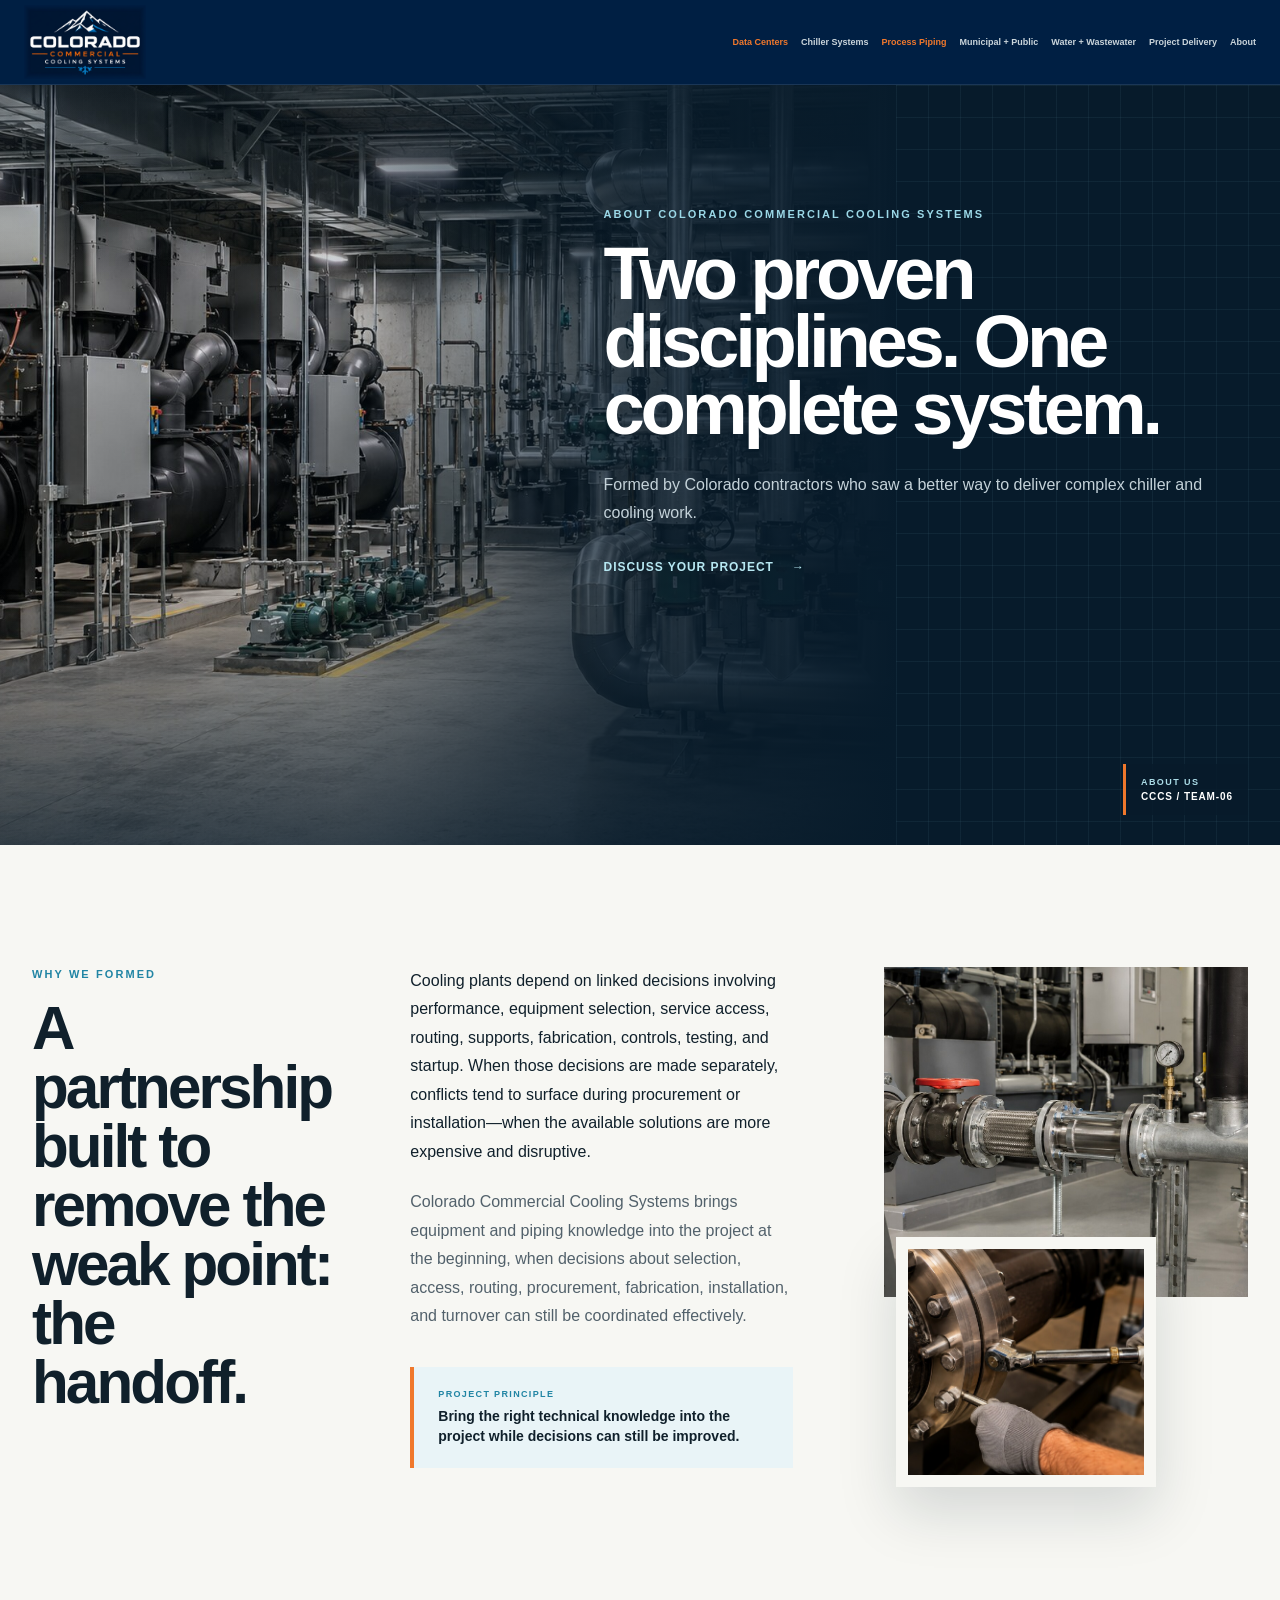
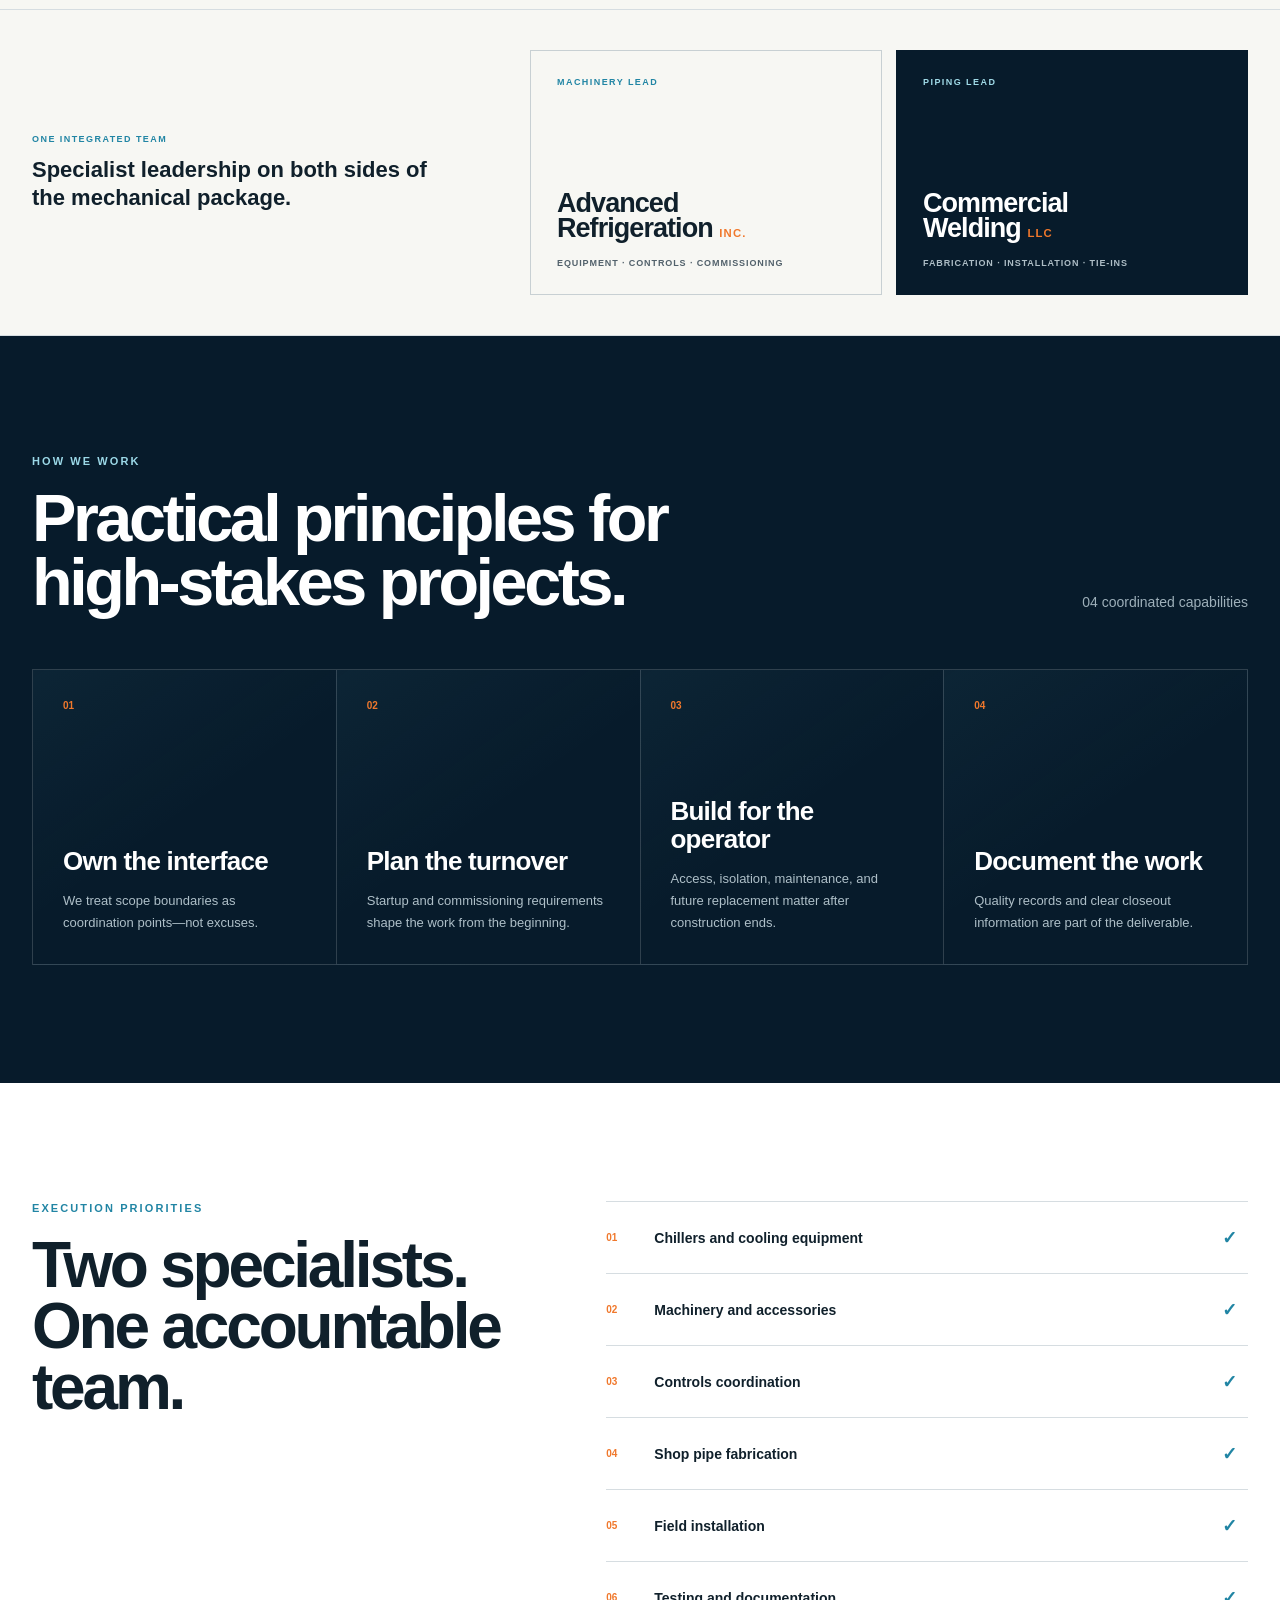
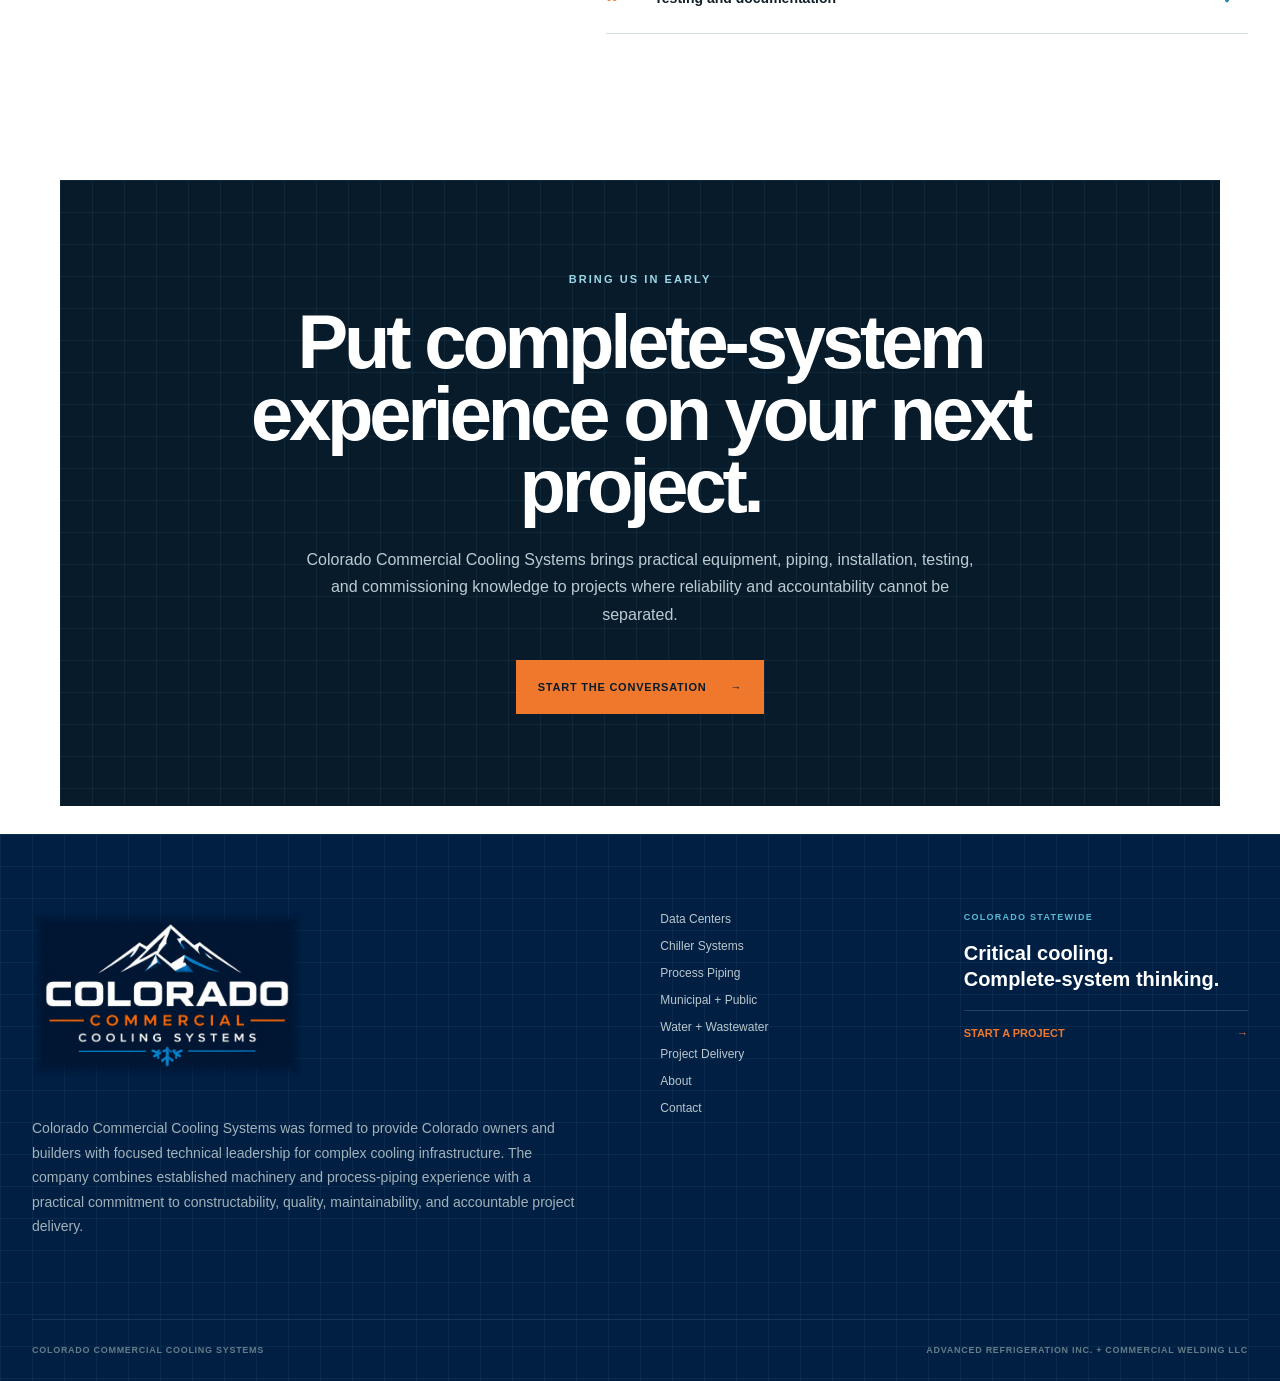
==== about.html @ 2baa3906 "cocommercialcooling.com" ====
<!doctype html>
<html lang="en">
<head>
  <meta charset="utf-8">
  <meta name="viewport" content="width=device-width, initial-scale=1">
  <title>About us | Colorado Commercial Cooling Systems</title>
  <meta name="description" content="Formed by Colorado contractors who saw a better way to deliver complex chiller and cooling work.">
  <link rel="stylesheet" href="css/styles.css">
  <script src="js/site.js" defer></script>
</head>
<body>
<div class="site-shell" data-page="about">
<header class="site-header">
  <div class="header-inner">
    <a href="index.html" class="brand brand-image-link" aria-label="Colorado Commercial Cooling Systems home">
      <img class="brand-logo" src="images/colorado-commercial-cooling-systems-logo.png" alt="Colorado Commercial Cooling Systems">
    </a>
    <nav class="desktop-nav" aria-label="Primary navigation">
      <a class="nav-accent" href="data-centers.html">Data Centers</a>
          <a href="chiller-systems.html">Chiller Systems</a>
          <a class="nav-accent" href="process-piping.html">Process Piping</a>
          <a href="municipal-public.html">Municipal + Public</a>
          <a href="water-wastewater.html">Water + Wastewater</a>
          <a href="project-delivery.html">Project Delivery</a>
          <a href="about.html">About</a>
    </nav>
    <a class="header-cta" href="contact.html">Discuss a project <span>↗</span></a>
    <details class="mobile-menu">
      <summary aria-label="Open navigation">Menu</summary>
      <nav class="mobile-nav" aria-label="Mobile navigation">
        <a class="nav-accent" href="data-centers.html">Data Centers</a>
          <a href="chiller-systems.html">Chiller Systems</a>
          <a class="nav-accent" href="process-piping.html">Process Piping</a>
          <a href="municipal-public.html">Municipal + Public</a>
          <a href="water-wastewater.html">Water + Wastewater</a>
          <a href="project-delivery.html">Project Delivery</a>
          <a href="about.html">About</a>
        <a href="contact.html">Discuss a project</a>
      </nav>
    </details>
  </div>
</header>
<main>
  <section class="interior-hero hero-partners page-about blueprint-grid">
    <div class="page-wrap hero-layout">
      <div class="hero-copy">
        <p class="eyebrow light">About Colorado Commercial Cooling Systems</p>
        <h1>Two proven disciplines. One complete system.</h1>
        <p class="hero-intro">Formed by Colorado contractors who saw a better way to deliver complex chiller and cooling work.</p>
        <a href="contact.html" class="text-arrow light-link">Discuss your project <span>→</span></a>
      </div>
      <figure class="photo-frame hero-image"><img src="images/about-01-integrated-disciplines.jpg" alt="Integrated chiller equipment and process piping disciplines"></figure>
      <div class="hero-code"><span>About us</span><strong>CCCS / TEAM-06</strong></div>
    </div>
  </section>

  <section class="statement-section statement-partners">
    <div class="page-wrap statement-grid">
      <div class="statement-heading"><p class="eyebrow">Why we formed</p><h2>A partnership built to remove the weak point: the handoff.</h2></div>
      <div class="statement-copy">
        <p>Cooling plants depend on linked decisions involving performance, equipment selection, service access, routing, supports, fabrication, controls, testing, and startup. When those decisions are made separately, conflicts tend to surface during procurement or installation—when the available solutions are more expensive and disruptive.</p>
        <p>Colorado Commercial Cooling Systems brings equipment and piping knowledge into the project at the beginning, when decisions about selection, access, routing, procurement, fabrication, installation, and turnover can still be coordinated effectively.</p>
        <aside><span>Project principle</span><strong>Bring the right technical knowledge into the project while decisions can still be improved.</strong></aside>
      </div>
      <div class="statement-photos">
        <figure class="photo-frame support-one"><img src="images/about-02-equipment-piping-connection.jpg" alt="Detailed equipment-to-piping connection"></figure>
        <figure class="photo-frame support-two"><img src="images/about-03-quality-detail.jpg" alt="Close-up quality detail of mechanical installation"></figure>
      </div>
    </div>
  </section>

  <section class="partner-lockups" aria-label="Partner companies">
  <div class="page-wrap partner-lockup-grid">
    <div class="partner-intro"><span>One integrated team</span><strong>Specialist leadership on both sides of the mechanical package.</strong></div>
    <article class="partner-brand advanced"><small>Machinery lead</small><h3>Advanced<br>Refrigeration <em>Inc.</em></h3><p>Equipment · controls · commissioning</p></article>
    <article class="partner-brand commercial"><small>Piping lead</small><h3>Commercial<br>Welding <em>LLC</em></h3><p>Fabrication · installation · tie-ins</p></article>
  </div>
</section>

  <section class="capabilities-section capabilities-partners">
    <div class="page-wrap">
      <div class="section-heading-row">
        <div><p class="eyebrow light">How we work</p><h2>Practical principles for high-stakes projects.</h2></div>
        <span>04 coordinated capabilities</span>
      </div>
      <div class="capability-grid"><article><span>01</span><h3>Own the interface</h3><p>We treat scope boundaries as coordination points—not excuses.</p></article>
        <article><span>02</span><h3>Plan the turnover</h3><p>Startup and commissioning requirements shape the work from the beginning.</p></article>
        <article><span>03</span><h3>Build for the operator</h3><p>Access, isolation, maintenance, and future replacement matter after construction ends.</p></article>
        <article><span>04</span><h3>Document the work</h3><p>Quality records and clear closeout information are part of the deliverable.</p></article></div>
    </div>
  </section>

  <section class="priorities-section">
    <div class="page-wrap priorities-grid">
      <div><p class="eyebrow">Execution priorities</p><h2>Two specialists. One accountable team.</h2></div>
      <div class="priority-list"><div><span>01</span><p>Chillers and cooling equipment</p><b aria-hidden="true">✓</b></div>
        <div><span>02</span><p>Machinery and accessories</p><b aria-hidden="true">✓</b></div>
        <div><span>03</span><p>Controls coordination</p><b aria-hidden="true">✓</b></div>
        <div><span>04</span><p>Shop pipe fabrication</p><b aria-hidden="true">✓</b></div>
        <div><span>05</span><p>Field installation</p><b aria-hidden="true">✓</b></div>
        <div><span>06</span><p>Testing and documentation</p><b aria-hidden="true">✓</b></div></div>
    </div>
  </section>

  
  

  <section class="project-cta"><div class="page-wrap cta-panel blueprint-grid"><p class="eyebrow light">Bring us in early</p><h2>Put complete-system experience on your next project.</h2><p>Colorado Commercial Cooling Systems brings practical equipment, piping, installation, testing, and commissioning knowledge to projects where reliability and accountability cannot be separated.</p><a href="contact.html">Start the conversation <span>→</span></a></div></section>
</main>
<footer class="site-footer blueprint-grid">
  <div class="footer-main page-wrap">
    <div>
      <a href="index.html" class="brand footer-brand brand-image-link" aria-label="Colorado Commercial Cooling Systems home">
        <img class="brand-logo" src="images/colorado-commercial-cooling-systems-logo.png" alt="Colorado Commercial Cooling Systems">
      </a>
      <p>Colorado Commercial Cooling Systems was formed to provide Colorado owners and builders with focused technical leadership for complex cooling infrastructure. The company combines established machinery and process-piping experience with a practical commitment to constructability, quality, maintainability, and accountable project delivery.</p>
    </div>
    <nav aria-label="Footer navigation">
      <a href="data-centers.html">Data Centers</a>
        <a href="chiller-systems.html">Chiller Systems</a>
        <a href="process-piping.html">Process Piping</a>
        <a href="municipal-public.html">Municipal + Public</a>
        <a href="water-wastewater.html">Water + Wastewater</a>
        <a href="project-delivery.html">Project Delivery</a>
        <a href="about.html">About</a>
        <a href="contact.html">Contact</a>
    </nav>
    <div class="footer-focus">
      <span>Colorado statewide</span>
      <strong>Critical cooling.<br>Complete-system thinking.</strong>
      <a href="contact.html">Start a project <span>→</span></a>
    </div>
  </div>
  <div class="footer-bottom page-wrap">
    <span>Colorado Commercial Cooling Systems</span>
    <span>Advanced Refrigeration Inc. + Commercial Welding LLC</span>
  </div>
</footer>
</div>
</body>
</html>
---- css/styles.css ----
/* Colorado Commercial Cooling Systems — static website styles */

.site-shell { width: 100%; overflow: clip; background: var(--paper); }
.site-shell *, .site-shell *::before, .site-shell *::after { box-sizing: border-box; }

:root {
  --navy: #071b2b;
  --navy-2: #0b263b;
  --navy-3: #11364e;
  --ink: #10202b;
  --slate: #52616b;
  --line: #d6dde1;
  --ice: #e9f4f7;
  --blue: #59b9d3;
  --blue-dark: #2185a4;
  --orange: #f0782c;
  --paper: #f7f7f3;
  --white: #fff;
}

* { box-sizing: border-box; }
html { scroll-behavior: smooth; }
body { margin: 0; background: var(--paper); color: var(--ink); font-family: Arial, "Helvetica Neue", sans-serif; -webkit-font-smoothing: antialiased; }
a { color: inherit; text-decoration: none; }
img { display: block; width: 100%; }
button, input, textarea, select { font: inherit; }
.page-wrap { width: min(1240px, calc(100% - 64px)); margin: 0 auto; }
.blueprint-grid { background-image: linear-gradient(rgba(121,190,209,.07) 1px, transparent 1px), linear-gradient(90deg, rgba(121,190,209,.07) 1px, transparent 1px); background-size: 32px 32px; }
.eyebrow { margin: 0 0 18px; color: var(--blue-dark); font-size: 11px; font-weight: 800; letter-spacing: .19em; line-height: 1.4; text-transform: uppercase; }
.eyebrow.light { color: #9bd8e7; }
.text-arrow { display: inline-flex; align-items: center; gap: 18px; color: var(--blue-dark); font-size: 12px; font-weight: 800; text-transform: uppercase; letter-spacing: .08em; }
.light-link { color: #b7e8f2; }

/* Header */
.site-header { position: sticky; top: 0; z-index: 100; color: #fff; background: #001f43; border-bottom: 1px solid rgba(255,255,255,.1); }
.header-inner { width: min(1400px, calc(100% - 48px)); height: 84px; margin: 0 auto; display: flex; align-items: center; gap: 28px; }
.brand { display: inline-flex; align-items: center; flex: 0 0 auto; }
.brand-image-link { overflow: hidden; }
.brand-logo { width: auto; height: 74px; object-fit: contain; }
.desktop-nav { margin-left: auto; display: flex; align-items: center; gap: 22px; }
.desktop-nav a { color: #cad5db; font-size: 11px; font-weight: 700; white-space: nowrap; transition: color .2s; }
.desktop-nav a:hover { color: #fff; }
.desktop-nav a.nav-accent, .mobile-nav a.nav-accent { color: var(--orange); }
.header-cta { min-height: 42px; padding: 0 16px; display: inline-flex; align-items: center; gap: 12px; color: var(--navy); background: var(--orange); font-size: 11px; font-weight: 800; white-space: nowrap; }
.menu-button { display: none; margin-left: auto; padding: 8px; color: #fff; background: none; border: 0; }
.mobile-nav { padding: 16px 24px 26px; display: grid; border-top: 1px solid rgba(255,255,255,.1); }
.mobile-nav a { padding: 13px 0; color: #dbe3e7; border-bottom: 1px solid rgba(255,255,255,.1); font-size: 14px; }

/* Home hero */
.home-hero { min-height: 780px; position: relative; overflow: hidden; color: #fff; background-color: var(--navy); }
.home-hero-photo { position: absolute; inset: 0 0 0 45%; overflow: hidden; }
.home-hero-photo img { width: 100%; height: 100%; object-fit: cover; object-position: 52% center; }
.home-hero-photo::after { content: ""; position: absolute; inset: 22px; border: 1px solid rgba(255,255,255,.25); }
.home-hero-overlay { position: absolute; inset: 0; background: linear-gradient(90deg, var(--navy) 0%, rgba(7,27,43,.98) 35%, rgba(7,27,43,.75) 59%, rgba(7,27,43,.18) 100%), linear-gradient(0deg, rgba(7,27,43,.72), transparent 42%); }
.home-hero-content { position: relative; z-index: 2; padding: 130px 0 155px; }
.home-hero-content h1 { max-width: 760px; margin: 0; font-size: clamp(64px, 8vw, 118px); font-weight: 600; line-height: .86; letter-spacing: -.065em; }
.home-hero-content h1 span { display: block; color: var(--blue); }
.home-hero-content > p:not(.eyebrow) { max-width: 570px; margin: 30px 0 34px; color: #c4d2d9; font-size: 18px; line-height: 1.7; }
.button-row { display: flex; flex-wrap: wrap; gap: 12px; }
.button { min-height: 54px; padding: 0 22px; display: inline-flex; align-items: center; justify-content: center; gap: 22px; border: 1px solid transparent; font-size: 12px; font-weight: 800; }
.button.orange { color: var(--navy); background: var(--orange); }
.button.ghost { border-color: rgba(255,255,255,.35); }
.hero-rail { position: absolute; right: 0; bottom: 0; left: 0; z-index: 3; display: grid; grid-template-columns: repeat(4, 1fr); border-top: 1px solid rgba(255,255,255,.16); border-left: 1px solid rgba(255,255,255,.16); }
.hero-rail div { min-height: 84px; padding: 0 22px; display: flex; align-items: center; gap: 14px; background: rgba(7,27,43,.5); border-right: 1px solid rgba(255,255,255,.16); backdrop-filter: blur(8px); }
.hero-rail strong { color: var(--orange); font-size: 11px; }
.hero-rail span { font-size: 11px; font-weight: 800; letter-spacing: .1em; text-transform: uppercase; }

/* Home intro */
.home-intro { padding: 124px 0; background: var(--paper); }
.home-intro-grid { display: grid; grid-template-columns: 1fr .72fr; gap: 36px 100px; align-items: start; }
.intro-title h2, .section-heading-row h2, .partner-message h2, .markets-heading h2 { margin: 0; font-size: clamp(42px, 5.2vw, 70px); font-weight: 600; line-height: .96; letter-spacing: -.052em; }
.intro-copy { padding-top: 18px; }
.intro-copy p { margin: 0 0 22px; color: var(--slate); font-size: 17px; line-height: 1.75; }
.intro-copy p:first-child { color: var(--ink); }
.intro-copy .text-arrow { margin-top: 10px; }
.intro-photo { grid-column: 1 / -1; height: 440px; margin: 38px 0 0; position: relative; overflow: hidden; }
.intro-photo img { height: 100%; object-fit: cover; object-position: center 56%; }
.intro-photo::after { content: ""; position: absolute; inset: 18px; border: 1px solid rgba(255,255,255,.55); }
.intro-photo figcaption { position: absolute; right: 34px; bottom: 30px; z-index: 2; padding: 18px 20px; display: grid; gap: 5px; color: #fff; background: rgba(7,27,43,.88); }
.intro-photo figcaption span { color: var(--blue); font-size: 9px; font-weight: 800; letter-spacing: .15em; text-transform: uppercase; }
.intro-photo figcaption strong { font-size: 12px; }

/* Home services */
.home-services { padding: 116px 0; background: #fff; border-top: 1px solid var(--line); }
.section-heading-row { margin-bottom: 54px; display: flex; align-items: end; justify-content: space-between; gap: 60px; }
.section-heading-row > div { max-width: 780px; }
.section-heading-row > p, .section-heading-row > span { max-width: 390px; margin: 0; color: #9eb0ba; font-size: 14px; line-height: 1.7; }
.section-heading-row.dark-text > p { color: var(--slate); }
.home-service-grid { display: grid; grid-template-columns: repeat(3, 1fr); border-top: 1px solid var(--line); border-left: 1px solid var(--line); }
.home-service-grid > a { min-height: 430px; padding: 34px; position: relative; display: flex; flex-direction: column; border-right: 1px solid var(--line); border-bottom: 1px solid var(--line); transition: background .25s, transform .25s; }
.home-service-grid > a:hover { z-index: 2; background: var(--ice); transform: translateY(-5px); }
.home-service-grid svg { color: var(--blue-dark); }
.service-number { position: absolute; top: 36px; right: 34px; color: #9aa7ad; font-size: 11px; font-weight: 800; }
.home-service-grid h3 { max-width: 290px; margin: 80px 0 18px; font-size: 30px; line-height: 1.02; letter-spacing: -.035em; }
.home-service-grid p { margin: 0; color: var(--slate); font-size: 14px; line-height: 1.7; }
.service-link { margin-top: auto; padding-top: 28px; display: flex; align-items: center; justify-content: space-between; color: var(--blue-dark); font-size: 11px; font-weight: 800; text-transform: uppercase; letter-spacing: .07em; }

/* Markets */
.markets-section { padding: 116px 0; color: #fff; background: var(--navy); }
.markets-heading { margin-bottom: 52px; display: grid; grid-template-columns: 1fr 1fr; }
.markets-heading h2 { max-width: 760px; grid-column: 1 / -1; color: #fff; }
.market-grid { display: grid; grid-template-columns: repeat(3, 1fr); gap: 18px; }
.market-card { min-height: 590px; padding: 36px; position: relative; overflow: hidden; display: flex; flex-direction: column; justify-content: flex-end; border: 1px solid rgba(255,255,255,.18); }
.market-card > img, .market-shade { position: absolute; inset: 0; height: 100%; object-fit: cover; transition: transform .5s; }
.market-card:hover > img { transform: scale(1.025); }
.market-shade { background: linear-gradient(0deg, rgba(4,19,31,.98), rgba(4,19,31,.08) 72%), linear-gradient(90deg, rgba(4,19,31,.5), transparent); }
.market-stat { position: absolute; top: 30px; right: 30px; z-index: 2; padding: 14px; display: flex; align-items: center; gap: 10px; border: 1px solid rgba(255,255,255,.35); background: rgba(7,27,43,.35); font-size: 11px; font-weight: 800; letter-spacing: .08em; backdrop-filter: blur(8px); }
.market-card > div:last-child { position: relative; z-index: 2; max-width: 500px; }
.market-card h3 { margin: 0 0 16px; font-size: clamp(38px, 4vw, 58px); line-height: .94; letter-spacing: -.05em; }
.market-card > div p:not(.eyebrow) { max-width: 440px; margin: 0 0 24px; color: #c7d2d8; font-size: 14px; line-height: 1.7; }
.market-card > div > span { display: flex; align-items: center; gap: 18px; color: #a3dce9; font-size: 11px; font-weight: 800; text-transform: uppercase; letter-spacing: .06em; }

/* Home partner brand treatment: matching surfaces, no white boxes */
.home-partners { padding: 118px 0; background: var(--paper); }
.home-partner-grid { display: grid; grid-template-columns: 1.05fr .72fr .72fr; gap: 18px; }
.partner-message { padding: 20px 50px 20px 0; align-self: center; }
.home-partner-card { min-height: 380px; padding: 32px; display: flex; flex-direction: column; border: 1px solid #bdc9ce; background: var(--paper); }
.home-partner-card.dark-card { color: #fff; border-color: var(--navy); background: var(--navy); }
.home-partner-card > span { display: flex; align-items: center; gap: 10px; color: var(--blue-dark); font-size: 10px; font-weight: 800; text-transform: uppercase; letter-spacing: .13em; }
.home-partner-card.dark-card > span { color: #9bd8e7; }
.home-partner-card h3 { margin: auto 0 22px; font-size: 34px; line-height: .96; letter-spacing: -.04em; }
.home-partner-card h3 em { color: var(--orange); font-size: .45em; font-style: normal; letter-spacing: .08em; text-transform: uppercase; }
.home-partner-card p { margin: 0; color: var(--slate); font-size: 10px; font-weight: 800; text-transform: uppercase; letter-spacing: .11em; }
.home-partner-card.dark-card p { color: #aebec6; }
.home-proof { background: var(--ice); border-top: 1px solid var(--line); border-bottom: 1px solid var(--line); }
.proof-grid { display: grid; grid-template-columns: .8fr .8fr 1.4fr; }
.proof-grid > * { min-height: 200px; padding: 36px; display: flex; align-items: center; border-right: 1px solid var(--line); }
.proof-grid div { gap: 22px; }
.proof-grid div strong { color: var(--orange); font-size: 72px; font-weight: 600; }
.proof-grid div span { font-size: 15px; font-weight: 700; line-height: 1.5; }
.proof-grid div small { color: var(--slate); font-size: 12px; font-weight: 400; }
.proof-grid > p { margin: 0; border-right: 0; font-size: 24px; line-height: 1.35; }

/* Interior heroes */
.interior-hero { position: relative; overflow: hidden; color: #fff; background-color: var(--navy); }
.hero-layout { min-height: 760px; padding-top: 0; padding-bottom: 0; position: relative; display: block; }
.hero-copy { width: min(53%, 650px); padding: 122px 0 108px; position: relative; z-index: 3; }
.hero-copy h1 { max-width: 650px; margin: 0; font-size: clamp(58px, 5.8vw, 88px); font-weight: 600; line-height: .91; letter-spacing: -.057em; }
.hero-intro { max-width: 620px; margin: 28px 0 30px; color: #c4d2d9; font-size: 16px; line-height: 1.75; }
.photo-frame { margin: 0; overflow: hidden; background: var(--navy-2); }
.photo-frame img { width: 100%; height: 100%; object-fit: cover; }
.hero-image { width: min(70vw, 1080px); height: 100%; margin: 0; position: absolute; inset: 0 calc((100vw - 100%) / -2) 0 auto; z-index: 1; border: 0; border-radius: 0; clip-path: none; box-shadow: none; }
.hero-image::after { content: ""; position: absolute; inset: 0; border: 0; background: linear-gradient(90deg, var(--navy) 0%, rgba(7,27,43,.98) 24%, rgba(7,27,43,.75) 54%, rgba(7,27,43,.18) 86%, rgba(7,27,43,.06) 100%), linear-gradient(180deg, rgba(7,27,43,.44) 0%, rgba(7,27,43,0) 26%, rgba(7,27,43,0) 66%, rgba(7,27,43,.72) 100%); }
.hero-code { position: absolute; right: 28px; bottom: 30px; z-index: 4; padding: 13px 15px; display: grid; gap: 4px; background: rgba(7,27,43,.88); border-left: 3px solid var(--orange); }
.hero-code span { color: #abdce7; font-size: 9px; font-weight: 800; text-transform: uppercase; letter-spacing: .16em; }
.hero-code strong { font-size: 10px; letter-spacing: .09em; }

/* Left-side hero photos */
.page-data-centers .hero-copy,
.page-process-piping .hero-copy,
.page-water-wastewater .hero-copy,
.page-about .hero-copy { margin-left: auto; }
.page-data-centers .hero-image,
.page-process-piping .hero-image,
.page-water-wastewater .hero-image,
.page-about .hero-image { inset: 0 auto 0 calc((100vw - 100%) / -2); }
.page-data-centers .hero-image::after,
.page-process-piping .hero-image::after,
.page-water-wastewater .hero-image::after,
.page-about .hero-image::after { background: linear-gradient(90deg, rgba(7,27,43,.06) 0%, rgba(7,27,43,.16) 38%, rgba(7,27,43,.78) 70%, var(--navy) 100%), linear-gradient(180deg, rgba(7,27,43,.42) 0%, rgba(7,27,43,0) 26%, rgba(7,27,43,0) 66%, rgba(7,27,43,.7) 100%); }
.page-data-centers .hero-code,
.page-process-piping .hero-code,
.page-water-wastewater .hero-code,
.page-about .hero-code { right: 0; left: auto; }

/* Right-side hero photos */
.page-chiller-systems .hero-copy,
.page-municipal-public .hero-copy,
.page-project-delivery .hero-copy,
.page-contact .hero-copy { margin-right: auto; }
.page-chiller-systems .hero-code,
.page-municipal-public .hero-code,
.page-project-delivery .hero-code,
.page-contact .hero-code { right: auto; left: 0; }

/* Interior statement + photo curation */
.statement-section { padding: 122px 0; overflow: hidden; background: var(--paper); }
.statement-grid { display: grid; grid-template-columns: 1fr 1fr .82fr; gap: 72px; align-items: start; }
.statement-heading h2 { margin: 0; font-size: clamp(40px, 4.7vw, 64px); font-weight: 600; line-height: .98; letter-spacing: -.048em; }
.statement-copy p { margin: 0 0 22px; color: var(--slate); font-size: 16px; line-height: 1.78; }
.statement-copy p:first-child { color: var(--ink); }
.statement-copy aside { margin-top: 36px; padding: 22px 24px; display: grid; gap: 7px; border-left: 4px solid var(--orange); background: var(--ice); }
.statement-copy aside span { color: var(--blue-dark); font-size: 9px; font-weight: 800; text-transform: uppercase; letter-spacing: .15em; }
.statement-copy aside strong { font-size: 14px; line-height: 1.45; }
.statement-photos { min-height: 520px; position: relative; }
.statement-photos .support-one { width: 95%; height: 330px; margin-left: 5%; }
.statement-photos .support-two { width: 68%; height: 250px; position: absolute; right: 24%; bottom: 0; border: 12px solid var(--paper); box-shadow: 0 25px 55px rgba(16,32,43,.15); }
.statement-offset .statement-grid { grid-template-columns: .82fr .9fr 1.28fr; }
.statement-offset .statement-photos .support-one { width: 120%; height: 400px; }
.statement-offset .statement-photos .support-two { width: 76%; right: 44%; }
.statement-panorama .statement-grid { grid-template-columns: .8fr .8fr 1.4fr; }
.statement-panorama .statement-photos { min-height: 600px; }
.statement-panorama .statement-photos .support-one { height: 520px; clip-path: polygon(0 0,100% 0,100% 88%,88% 100%,0 100%); }
.statement-panorama .statement-photos .support-two { width: 62%; right: auto; left: -30%; bottom: -15px; }
.statement-sequence .statement-photos .support-one { height: 280px; }
.statement-sequence .statement-photos .support-two { width: 88%; height: 300px; right: 30%; }
.statement-partners .statement-grid { grid-template-columns: .8fr 1fr 1fr; }
.statement-contact { background: var(--ice); }
.statement-contact .statement-photos .support-one { border-radius: 160px 160px 0 0; }

/* Capabilities */
.capabilities-section { padding: 118px 0; color: #fff; background: var(--navy); }
.capabilities-section .section-heading-row h2 { color: #fff; }
.capability-grid { display: grid; grid-template-columns: repeat(3, 1fr); border-top: 1px solid rgba(255,255,255,.16); border-left: 1px solid rgba(255,255,255,.16); }
.capability-grid article { min-height: 295px; padding: 30px; position: relative; display: flex; flex-direction: column; border-right: 1px solid rgba(255,255,255,.16); border-bottom: 1px solid rgba(255,255,255,.16); background: linear-gradient(145deg, rgba(89,185,211,.06), transparent 50%); transition: background .2s; }
.capability-grid article:hover { background: rgba(89,185,211,.1); }
.capability-grid article > span { color: var(--orange); font-size: 10px; font-weight: 800; }
.capability-grid h3 { margin: auto 0 15px; font-size: 26px; line-height: 1.05; letter-spacing: -.03em; }
.capability-grid p { margin: 0; color: #aebfc8; font-size: 13px; line-height: 1.7; }
.capabilities-sequence .capability-grid { grid-template-columns: repeat(6, 1fr); }
.capabilities-sequence .capability-grid article { min-height: 350px; padding: 24px; }
.capabilities-sequence .capability-grid article:not(:last-child)::after { content: "→"; position: absolute; top: 26px; right: -9px; z-index: 2; color: var(--blue); }
.capabilities-sequence .capability-grid h3 { font-size: 22px; }
.capabilities-partners .capability-grid, .capabilities-contact .capability-grid { grid-template-columns: repeat(4, 1fr); }

/* Priorities */
.priorities-section { padding: 118px 0; background: #fff; }
.priorities-grid { display: grid; grid-template-columns: .85fr 1.15fr; gap: 100px; }
.priorities-grid h2 { max-width: 560px; margin: 0; font-size: clamp(42px, 5vw, 68px); line-height: .96; letter-spacing: -.05em; }
.priority-list { border-top: 1px solid var(--line); }
.priority-list > div { min-height: 72px; display: grid; grid-template-columns: 48px 1fr 26px; align-items: center; border-bottom: 1px solid var(--line); }
.priority-list span { color: var(--orange); font-size: 10px; font-weight: 800; }
.priority-list p { margin: 0; font-size: 14px; font-weight: 700; }
.priority-list svg { color: var(--blue-dark); }

/* Partner lockups */
.partner-lockups { padding: 40px 0; background: var(--paper); border-top: 1px solid var(--line); border-bottom: 1px solid var(--line); }
.partner-lockup-grid { display: grid; grid-template-columns: 1.1fr .8fr .8fr; gap: 14px; }
.partner-intro { padding: 30px 60px 30px 0; display: grid; align-content: center; gap: 12px; }
.partner-intro span, .partner-brand small { color: var(--blue-dark); font-size: 9px; font-weight: 800; letter-spacing: .16em; text-transform: uppercase; }
.partner-intro strong { max-width: 430px; font-size: 22px; line-height: 1.25; }
.partner-brand { min-height: 245px; padding: 26px; display: flex; flex-direction: column; border: 1px solid #c8d0d3; background: var(--paper); }
.partner-brand.commercial { color: #fff; border-color: var(--navy); background: var(--navy); }
.partner-brand.commercial small { color: #a0dbe8; }
.partner-brand h3 { margin: auto 0 16px; font-size: 27px; line-height: .95; letter-spacing: -.035em; }
.partner-brand h3 em { color: var(--orange); font-size: .42em; font-style: normal; text-transform: uppercase; letter-spacing: .1em; }
.partner-brand p { margin: 0; color: var(--slate); font-size: 9px; font-weight: 800; text-transform: uppercase; letter-spacing: .1em; }
.partner-brand.commercial p { color: #aebec6; }

/* Contact */
.inquiry-section { padding: 118px 0; background: var(--ice); }
.inquiry-grid { display: grid; grid-template-columns: .72fr 1.28fr; gap: 90px; }
.inquiry-lead h2 { margin: 0; font-size: clamp(42px, 5vw, 68px); line-height: .96; letter-spacing: -.05em; }
.inquiry-lead > p:not(.eyebrow) { margin: 28px 0; color: var(--slate); font-size: 15px; line-height: 1.75; }
.service-chip { margin-top: 40px; padding: 20px; display: flex; align-items: center; gap: 14px; color: #fff; background: var(--navy); }
.service-chip span { display: grid; gap: 4px; font-size: 13px; }
.service-chip strong { color: var(--blue); font-size: 9px; text-transform: uppercase; letter-spacing: .14em; }
.preview-form { padding: 42px; background: var(--paper); border: 1px solid #cbd8dc; box-shadow: 0 22px 60px rgba(16,32,43,.08); }
.field-row { display: grid; grid-template-columns: 1fr 1fr; gap: 18px; }
.preview-form label { margin-bottom: 18px; display: grid; gap: 8px; color: var(--ink); font-size: 10px; font-weight: 800; text-transform: uppercase; letter-spacing: .11em; }
.preview-form input, .preview-form select, .preview-form textarea { width: 100%; padding: 14px; color: var(--ink); background: transparent; border: 1px solid #bdcbd0; border-radius: 0; outline: none; font-size: 14px; text-transform: none; letter-spacing: normal; }
.preview-form input:focus, .preview-form select:focus, .preview-form textarea:focus { border-color: var(--blue-dark); box-shadow: 0 0 0 2px rgba(33,133,164,.12); }
.form-actions { margin-top: 8px; display: flex; align-items: center; justify-content: space-between; gap: 20px; }
.form-actions button { min-height: 52px; padding: 0 20px; display: flex; align-items: center; gap: 30px; color: var(--navy); background: var(--orange); border: 0; font-size: 11px; font-weight: 800; text-transform: uppercase; letter-spacing: .07em; }
.upload-note { display: flex; align-items: center; gap: 8px; color: var(--slate); font-size: 11px; }

/* CTA + Footer */
.project-cta { padding: 28px; background: #fff; }
.cta-panel { padding: 92px 40px; display: flex; flex-direction: column; align-items: center; text-align: center; color: #fff; background-color: var(--navy); }
.cta-panel h2 { max-width: 900px; margin: 0; font-size: clamp(44px, 6vw, 76px); font-weight: 600; line-height: .95; letter-spacing: -.055em; }
.cta-panel > p:not(.eyebrow) { max-width: 680px; margin: 24px 0 32px; color: #bdcbd2; font-size: 16px; line-height: 1.7; }
.cta-panel > a { min-height: 54px; padding: 0 22px; display: inline-flex; align-items: center; gap: 24px; color: var(--navy); background: var(--orange); font-size: 11px; font-weight: 800; text-transform: uppercase; letter-spacing: .07em; }
.site-footer { color: #fff; background-color: #001f43; }
.footer-main { padding: 78px 0 66px; display: grid; grid-template-columns: 1.35fr .55fr .7fr; gap: 80px; }
.footer-brand { margin-bottom: 26px; }
.footer-brand .brand-logo { width: 270px; height: auto; }
.footer-main > div:first-child > p { max-width: 560px; color: #a2b2ba; font-size: 14px; line-height: 1.75; }
.footer-main nav { display: grid; align-content: start; gap: 13px; }
.footer-main nav a { color: #bac7cd; font-size: 12px; }
.footer-focus { display: grid; align-content: start; gap: 18px; }
.footer-focus > span { color: var(--blue); font-size: 9px; font-weight: 800; letter-spacing: .14em; text-transform: uppercase; }
.footer-focus strong { font-size: 20px; line-height: 1.3; }
.footer-focus a { display: flex; align-items: center; justify-content: space-between; padding-top: 16px; color: var(--orange); border-top: 1px solid rgba(255,255,255,.15); font-size: 11px; font-weight: 800; text-transform: uppercase; }
.footer-bottom { min-height: 62px; display: flex; align-items: center; justify-content: space-between; color: #657c88; border-top: 1px solid rgba(255,255,255,.1); font-size: 9px; font-weight: 700; letter-spacing: .08em; text-transform: uppercase; }

/* Responsive */
@media (max-width: 1180px) {
  .desktop-nav { gap: 14px; }
  .desktop-nav a { font-size: 10px; }
  .header-cta { display: none; }
  .home-partner-grid { grid-template-columns: 1fr 1fr; }
  .partner-message { grid-column: 1 / -1; }
  .statement-grid { grid-template-columns: 1fr 1fr; }
  .statement-photos { grid-column: 1 / -1; display: grid; grid-template-columns: 1fr 1fr; min-height: auto; gap: 18px; }
  .statement-photos .support-one, .statement-photos .support-two, .statement-offset .statement-photos .support-one, .statement-offset .statement-photos .support-two, .statement-panorama .statement-photos .support-one, .statement-panorama .statement-photos .support-two, .statement-sequence .statement-photos .support-one, .statement-sequence .statement-photos .support-two { width: 100%; height: 360px; margin: 0; position: static; border: 0; clip-path: none; }
  .capabilities-sequence .capability-grid { grid-template-columns: repeat(3, 1fr); }
  .partner-lockup-grid { grid-template-columns: 1fr 1fr; }
  .partner-intro { grid-column: 1 / -1; }
}

@media (max-width: 1280px) and (min-width: 901px) {
  .desktop-nav { gap: 13px; }
  .desktop-nav a { font-size: 9px; }
  .header-cta { display: none; }
}

@media (max-width: 900px) {
  .page-wrap { width: min(100% - 40px, 1240px); }
  .desktop-nav { display: none; }
  .menu-button { display: inline-flex; }
  .home-hero { min-height: 800px; }
  .home-hero-photo { inset: 38% 0 0 0; }
  .home-hero-overlay { background: linear-gradient(180deg, var(--navy) 0%, rgba(7,27,43,.97) 44%, rgba(7,27,43,.46) 72%, rgba(7,27,43,.8) 100%); }
  .home-hero-content { padding-top: 100px; }
  .home-intro-grid, .section-heading-row, .priorities-grid, .inquiry-grid { grid-template-columns: 1fr; gap: 42px; }
  .home-service-grid, .capability-grid, .capabilities-sequence .capability-grid, .capabilities-partners .capability-grid, .capabilities-contact .capability-grid { grid-template-columns: 1fr 1fr; }
  .market-grid { grid-template-columns: 1fr; }
  .market-card { min-height: 540px; }
  .proof-grid { grid-template-columns: 1fr 1fr; }
  .proof-grid > p { grid-column: 1 / -1; }
  .hero-layout { min-height: auto; padding-top: 76px; padding-bottom: 0; display: grid; grid-template-columns: 1fr; }
  .hero-copy,
  .page-data-centers .hero-copy,
  .page-process-piping .hero-copy,
  .page-water-wastewater .hero-copy,
  .page-about .hero-copy,
  .page-chiller-systems .hero-copy,
  .page-municipal-public .hero-copy,
  .page-project-delivery .hero-copy,
  .page-contact .hero-copy { width: 100%; max-width: none; margin: 0; padding: 0 0 34px; }
  .hero-image,
  .page-data-centers .hero-image,
  .page-process-piping .hero-image,
  .page-water-wastewater .hero-image,
  .page-about .hero-image { width: 100%; height: 440px; margin: 0; position: relative; inset: auto; clip-path: none; border-radius: 0; }
  .interior-hero .hero-image::after,
  .page-data-centers .hero-image::after,
  .page-process-piping .hero-image::after,
  .page-water-wastewater .hero-image::after,
  .page-about .hero-image::after { background: linear-gradient(180deg, var(--navy) 0%, rgba(7,27,43,.18) 26%, rgba(7,27,43,.05) 68%, rgba(7,27,43,.42) 100%); }
  .hero-code,
  .page-data-centers .hero-code,
  .page-process-piping .hero-code,
  .page-water-wastewater .hero-code,
  .page-about .hero-code,
  .page-chiller-systems .hero-code,
  .page-municipal-public .hero-code,
  .page-project-delivery .hero-code,
  .page-contact .hero-code { right: 20px; bottom: 16px; left: auto; }
  .statement-grid, .statement-offset .statement-grid, .statement-panorama .statement-grid, .statement-partners .statement-grid { grid-template-columns: 1fr 1fr; }
  .statement-photos { grid-column: 1 / -1; }
  .footer-main { grid-template-columns: 1fr 1fr; }
  .footer-main > div:first-child { grid-column: 1 / -1; }
}

@media (max-width: 640px) {
  .page-wrap { width: min(100% - 30px, 1240px); }
  .header-inner { width: calc(100% - 30px); height: 72px; }
  .brand-logo { height: 62px; }
  .home-hero { min-height: 740px; }
  .home-hero-content { padding-top: 78px; }
  .home-hero-content h1 { font-size: clamp(54px, 17vw, 82px); }
  .home-hero-content > p:not(.eyebrow) { font-size: 15px; }
  .button { width: 100%; }
  .hero-rail { grid-template-columns: 1fr 1fr; }
  .hero-rail div { min-height: 64px; }
  .home-intro, .home-services, .markets-section, .home-partners, .statement-section, .capabilities-section, .priorities-section, .inquiry-section { padding: 78px 0; }
  .home-intro-grid { gap: 34px; }
  .intro-photo { height: 330px; margin-top: 10px; }
  .home-service-grid, .home-partner-grid, .proof-grid, .capability-grid, .capabilities-sequence .capability-grid, .capabilities-partners .capability-grid, .capabilities-contact .capability-grid, .partner-lockup-grid { grid-template-columns: 1fr; }
  .home-service-grid > a { min-height: 340px; }
  .market-card { min-height: 500px; padding: 24px; }
  .market-stat { top: 20px; right: 20px; }
  .partner-message, .proof-grid > p, .footer-main > div:first-child { grid-column: auto; }
  .proof-grid > * { min-height: 150px; }
  .hero-layout { padding-top: 62px; padding-bottom: 0; gap: 34px; }
  .hero-copy h1 { font-size: clamp(50px, 15vw, 76px); }
  .hero-image,
  .page-data-centers .hero-image,
  .page-process-piping .hero-image,
  .page-water-wastewater .hero-image,
  .page-about .hero-image { height: 350px; border-width: 1px; }
  .hero-code { right: 20px; bottom: 16px; }
  .statement-grid, .statement-offset .statement-grid, .statement-panorama .statement-grid, .statement-partners .statement-grid { grid-template-columns: 1fr; gap: 44px; }
  .statement-photos { grid-template-columns: 1fr; }
  .statement-photos .support-one, .statement-photos .support-two, .statement-offset .statement-photos .support-one, .statement-offset .statement-photos .support-two, .statement-panorama .statement-photos .support-one, .statement-panorama .statement-photos .support-two, .statement-sequence .statement-photos .support-one, .statement-sequence .statement-photos .support-two { height: 290px; }
  .capability-grid article { min-height: 250px; }
  .priorities-grid { gap: 50px; }
  .partner-intro { padding-right: 0; }
  .partner-brand { min-height: 220px; }
  .field-row { grid-template-columns: 1fr; gap: 0; }
  .preview-form { padding: 24px; }
  .form-actions { align-items: flex-start; flex-direction: column; }
  .project-cta { padding: 10px; }
  .cta-panel { padding: 70px 22px; }
  .footer-main { padding: 64px 0; grid-template-columns: 1fr; gap: 42px; }
  .footer-bottom { padding: 18px 0; align-items: flex-start; flex-direction: column; gap: 8px; }
}

@media (prefers-reduced-motion: reduce) {
  html { scroll-behavior: auto; }
  *, *::before, *::after { transition: none !important; }
}


/* Responsive navigation */
.mobile-menu { display: none; margin-left: auto; position: relative; }
.mobile-menu summary { padding: 9px 0 9px 14px; color: #fff; cursor: pointer; font-size: 11px; font-weight: 800; letter-spacing: .08em; list-style: none; text-transform: uppercase; }
.mobile-menu summary::-webkit-details-marker { display: none; }
.mobile-menu[open] .mobile-nav { width: 100vw; position: fixed; top: 84px; right: 0; left: 0; background: #001f43; }
.service-icon { display: block; color: var(--blue-dark); font-size: 28px; font-style: normal; }
.priority-list b { color: var(--blue-dark); font-size: 18px; }

@media (max-width: 900px) {
  .mobile-menu { display: block; }
  .mobile-menu[open] .mobile-nav { display: grid; }
}
@media (max-width: 640px) {
  .mobile-menu[open] .mobile-nav { top: 72px; }
}


/* Netlify form utilities */
.form-honeypot { position: absolute !important; left: -10000px !important; width: 1px !important; height: 1px !important; overflow: hidden !important; }
.preview-form input[type="file"] { padding: 12px; background: #fff; cursor: pointer; }
.form-actions button { cursor: pointer; }
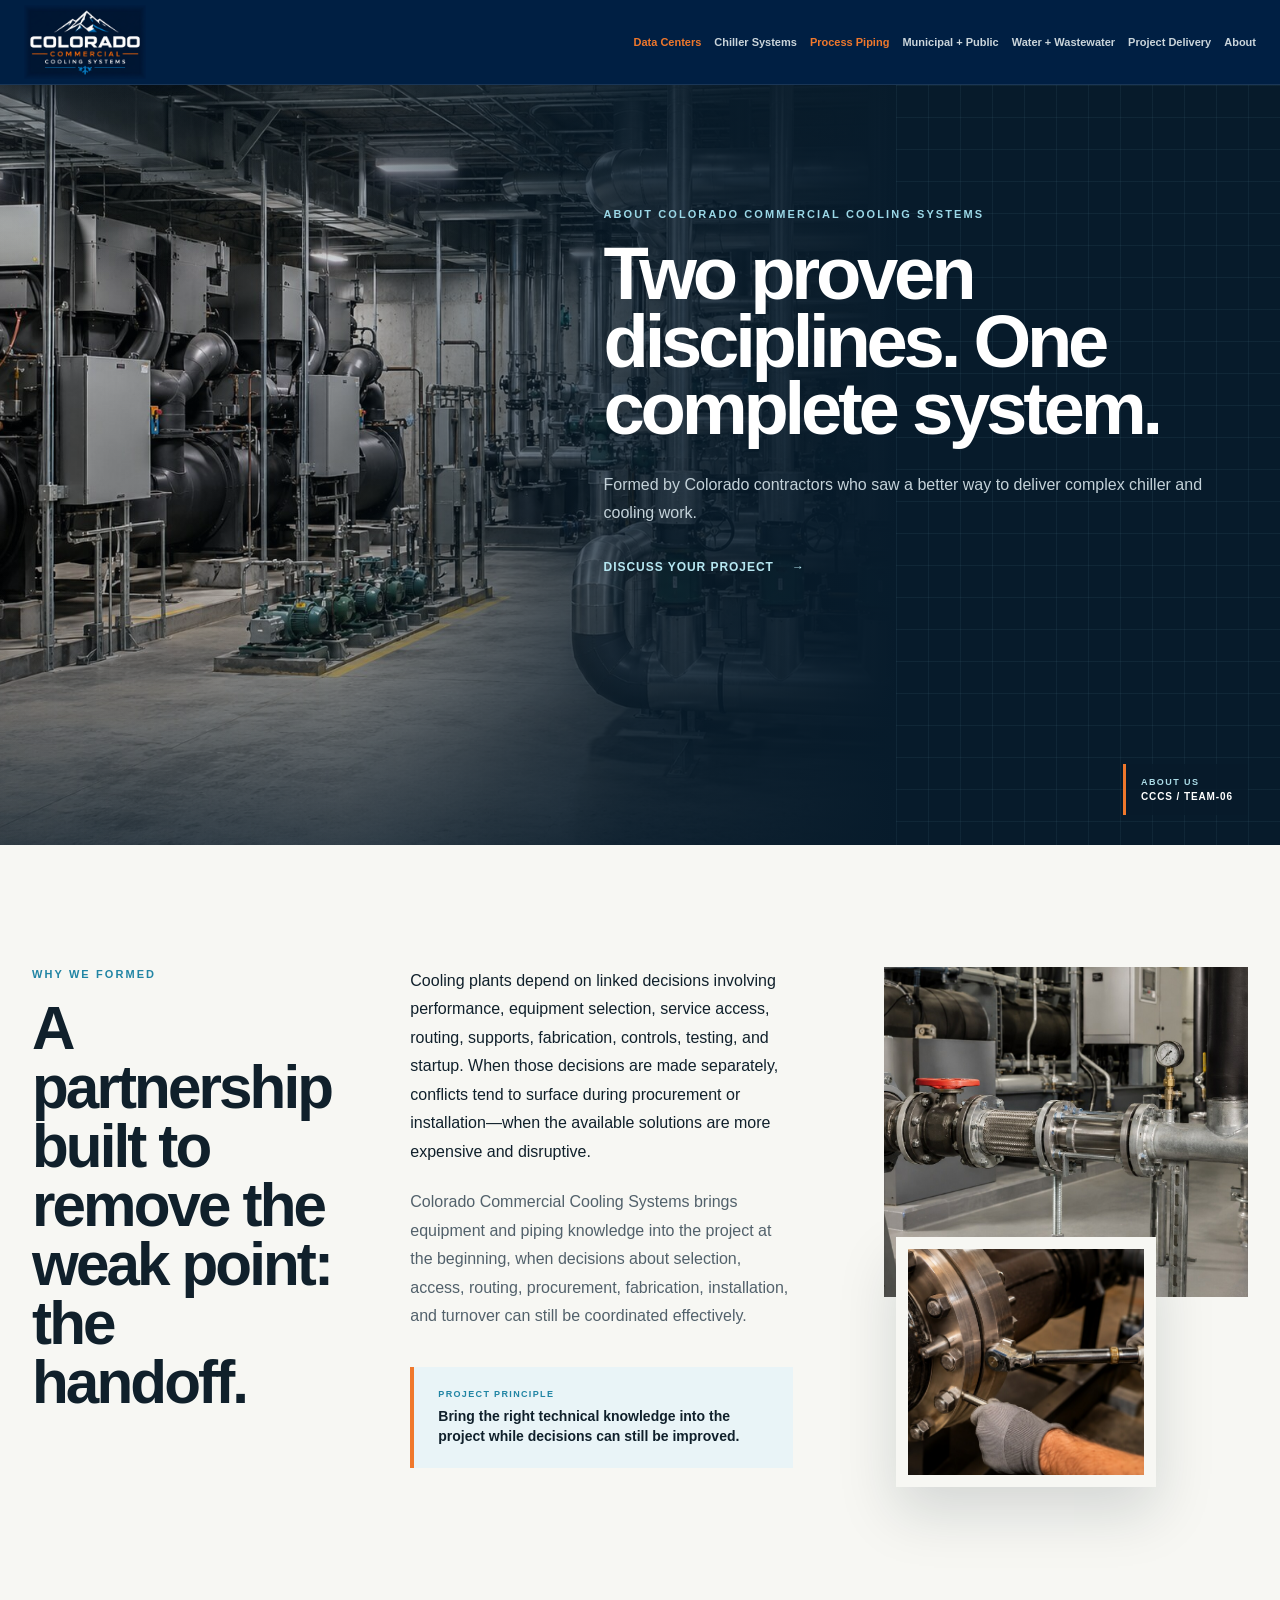
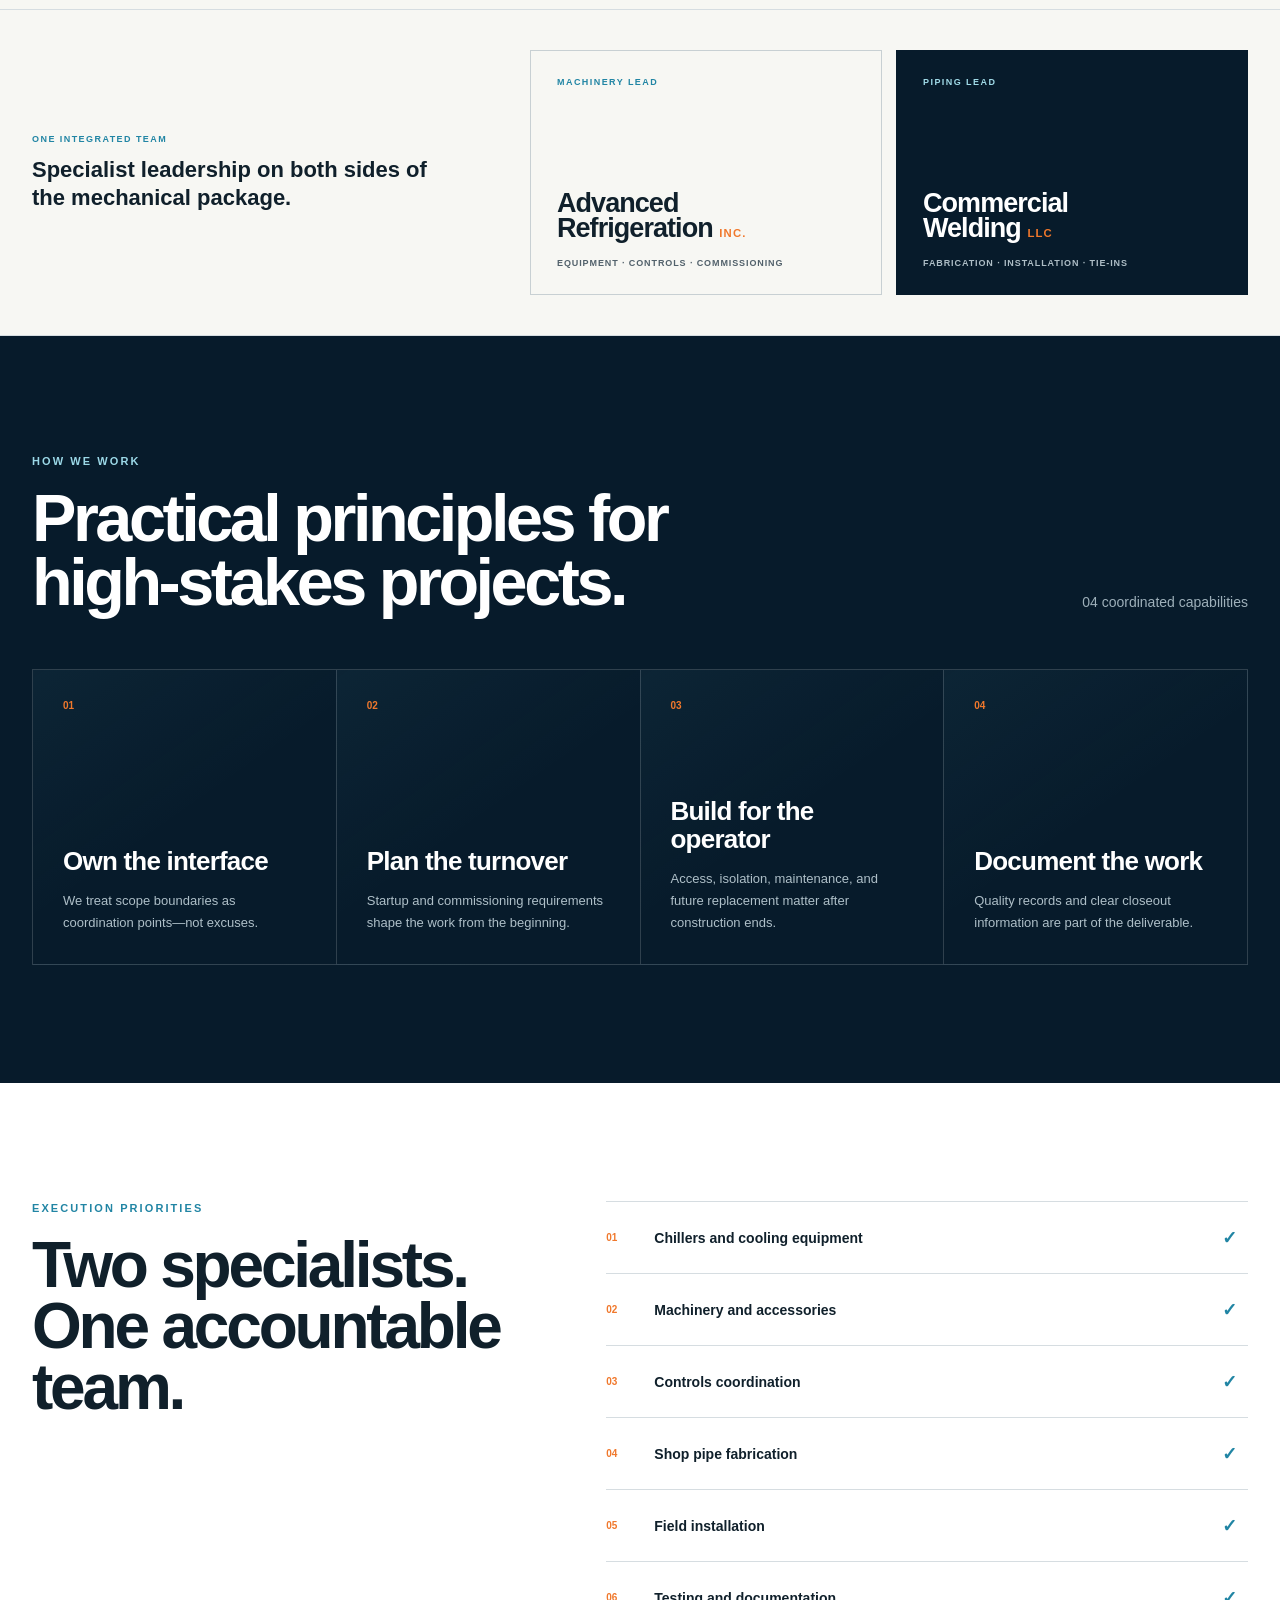
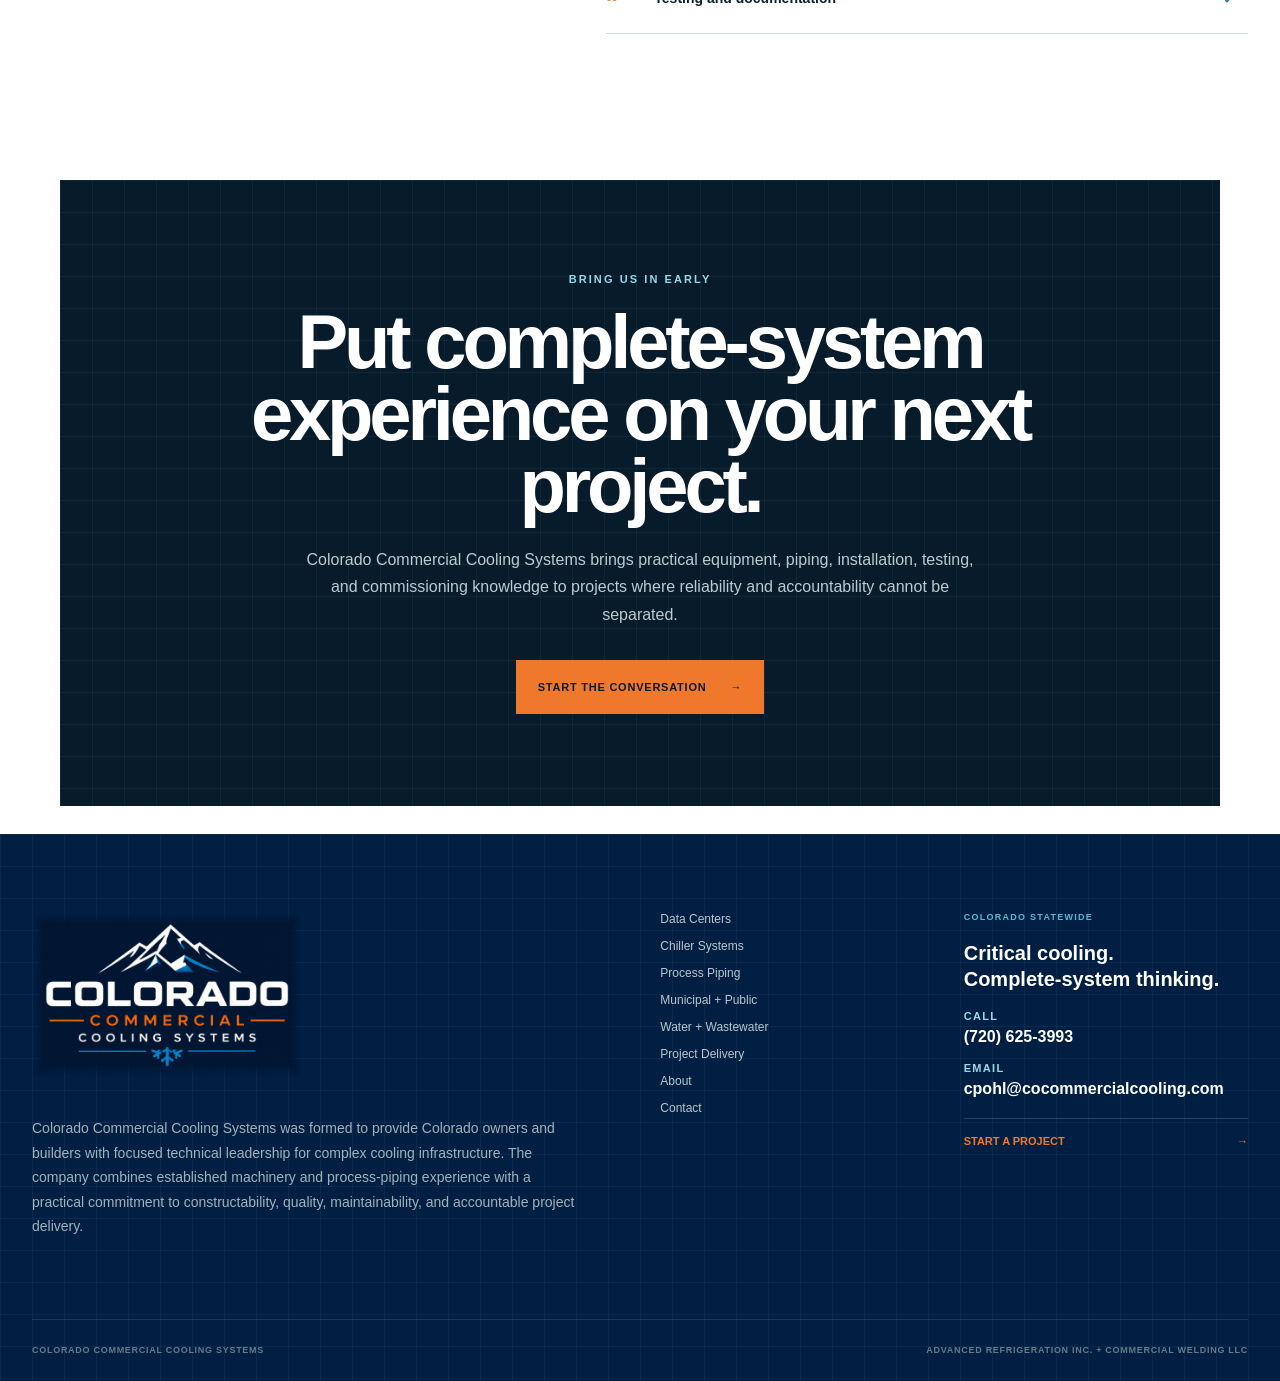
==== commit 91edd450: "Newest Changes" ====
--- a/about.html
+++ b/about.html
@@ -3,8 +3,13 @@
 <head>
   <meta charset="utf-8">
   <meta name="viewport" content="width=device-width, initial-scale=1">
-  <title>About us | Colorado Commercial Cooling Systems</title>
-  <meta name="description" content="Formed by Colorado contractors who saw a better way to deliver complex chiller and cooling work.">
+  <title>About Colorado Commercial Cooling Systems | Colorado Contractor</title>
+  <meta name="description" content="Meet the Colorado contractors behind an integrated approach to commercial chiller systems, process piping, installation, startup, and commissioning.">
+  <link rel="canonical" href="https://cocommercialcooling.com/about.html">
+  <meta property="og:type" content="website">
+  <meta property="og:title" content="About Colorado Commercial Cooling Systems">
+  <meta property="og:description" content="The Colorado team behind an integrated approach to commercial chiller and process piping delivery.">
+  <meta property="og:url" content="https://cocommercialcooling.com/about.html">
   <link rel="stylesheet" href="css/styles.css">
   <script src="js/site.js" defer></script>
 </head>
@@ -128,6 +133,10 @@
     <div class="footer-focus">
       <span>Colorado statewide</span>
       <strong>Critical cooling.<br>Complete-system thinking.</strong>
+      <div class="footer-contact">
+        <a href="tel:+17206253993"><span>Call</span><strong>(720) 625-3993</strong></a>
+        <a href="mailto:cpohl@cocommercialcooling.com"><span>Email</span><strong>cpohl@cocommercialcooling.com</strong></a>
+      </div>
       <a href="contact.html">Start a project <span>→</span></a>
     </div>
   </div>
--- a/css/styles.css
+++ b/css/styles.css
@@ -38,10 +38,10 @@
 .brand-image-link { overflow: hidden; }
 .brand-logo { width: auto; height: 74px; object-fit: contain; }
 .desktop-nav { margin-left: auto; display: flex; align-items: center; gap: 22px; }
-.desktop-nav a { color: #cad5db; font-size: 11px; font-weight: 700; white-space: nowrap; transition: color .2s; }
+.desktop-nav a { color: #cad5db; font-size: 13px; font-weight: 700; white-space: nowrap; transition: color .2s; }
 .desktop-nav a:hover { color: #fff; }
 .desktop-nav a.nav-accent, .mobile-nav a.nav-accent { color: var(--orange); }
-.header-cta { min-height: 42px; padding: 0 16px; display: inline-flex; align-items: center; gap: 12px; color: var(--navy); background: var(--orange); font-size: 11px; font-weight: 800; white-space: nowrap; }
+.header-cta { min-height: 42px; padding: 0 16px; display: inline-flex; align-items: center; gap: 12px; color: var(--navy); background: var(--orange); font-size: 12px; font-weight: 800; white-space: nowrap; }
 .menu-button { display: none; margin-left: auto; padding: 8px; color: #fff; background: none; border: 0; }
 .mobile-nav { padding: 16px 24px 26px; display: grid; border-top: 1px solid rgba(255,255,255,.1); }
 .mobile-nav a { padding: 13px 0; color: #dbe3e7; border-bottom: 1px solid rgba(255,255,255,.1); font-size: 14px; }
@@ -191,7 +191,7 @@
 .statement-panorama .statement-grid { grid-template-columns: .8fr .8fr 1.4fr; }
 .statement-panorama .statement-photos { min-height: 600px; }
 .statement-panorama .statement-photos .support-one { height: 520px; clip-path: polygon(0 0,100% 0,100% 88%,88% 100%,0 100%); }
-.statement-panorama .statement-photos .support-two { width: 62%; right: auto; left: -30%; bottom: -15px; }
+.statement-panorama .statement-photos .support-two { width: 62%; right: auto; left: 0; bottom: -15px; }
 .statement-sequence .statement-photos .support-one { height: 280px; }
 .statement-sequence .statement-photos .support-two { width: 88%; height: 300px; right: 30%; }
 .statement-partners .statement-grid { grid-template-columns: .8fr 1fr 1fr; }
@@ -242,9 +242,19 @@
 .inquiry-grid { display: grid; grid-template-columns: .72fr 1.28fr; gap: 90px; }
 .inquiry-lead h2 { margin: 0; font-size: clamp(42px, 5vw, 68px); line-height: .96; letter-spacing: -.05em; }
 .inquiry-lead > p:not(.eyebrow) { margin: 28px 0; color: var(--slate); font-size: 15px; line-height: 1.75; }
+.bid-scope-list { margin-top: 30px; border-top: 1px solid #b9cbd1; }
+.bid-scope-list > div { padding: 16px 0; display: grid; grid-template-columns: 38px 1fr; gap: 10px; border-bottom: 1px solid #c9d8dc; }
+.bid-scope-list > div > span { padding-top: 3px; color: var(--orange); font-size: 10px; font-weight: 800; letter-spacing: .08em; }
+.bid-scope-list p { margin: 0; color: var(--slate); font-size: 14px; line-height: 1.55; }
+.bid-scope-list strong { margin-bottom: 4px; display: block; color: var(--ink); font-size: 11px; letter-spacing: .07em; text-transform: uppercase; }
 .service-chip { margin-top: 40px; padding: 20px; display: flex; align-items: center; gap: 14px; color: #fff; background: var(--navy); }
 .service-chip span { display: grid; gap: 4px; font-size: 13px; }
 .service-chip strong { color: var(--blue); font-size: 9px; text-transform: uppercase; letter-spacing: .14em; }
+.direct-contact { margin-top: 16px; display: grid; border: 1px solid #cbd8dc; background: var(--paper); }
+.direct-contact a { padding: 16px 18px; display: grid; gap: 5px; border-bottom: 1px solid #cbd8dc; }
+.direct-contact a:last-child { border-bottom: 0; }
+.direct-contact span { color: var(--blue-dark); font-size: 9px; font-weight: 800; letter-spacing: .14em; text-transform: uppercase; }
+.direct-contact strong { overflow-wrap: anywhere; font-size: 14px; line-height: 1.35; }
 .preview-form { padding: 42px; background: var(--paper); border: 1px solid #cbd8dc; box-shadow: 0 22px 60px rgba(16,32,43,.08); }
 .field-row { display: grid; grid-template-columns: 1fr 1fr; gap: 18px; }
 .preview-form label { margin-bottom: 18px; display: grid; gap: 8px; color: var(--ink); font-size: 10px; font-weight: 800; text-transform: uppercase; letter-spacing: .11em; }
@@ -270,13 +280,17 @@
 .footer-focus { display: grid; align-content: start; gap: 18px; }
 .footer-focus > span { color: var(--blue); font-size: 9px; font-weight: 800; letter-spacing: .14em; text-transform: uppercase; }
 .footer-focus strong { font-size: 20px; line-height: 1.3; }
-.footer-focus a { display: flex; align-items: center; justify-content: space-between; padding-top: 16px; color: var(--orange); border-top: 1px solid rgba(255,255,255,.15); font-size: 11px; font-weight: 800; text-transform: uppercase; }
+.footer-focus > a { display: flex; align-items: center; justify-content: space-between; padding-top: 16px; color: var(--orange); border-top: 1px solid rgba(255,255,255,.15); font-size: 11px; font-weight: 800; text-transform: uppercase; }
+.footer-contact { display: grid; gap: 14px; }
+.footer-contact a { display: grid; gap: 4px; color: #fff; }
+.footer-contact a > span { color: #9bd8e7; font-size: 11px; font-weight: 800; letter-spacing: .12em; text-transform: uppercase; }
+.footer-contact a > strong { overflow-wrap: anywhere; font-size: 16px; font-weight: 700; line-height: 1.4; }
 .footer-bottom { min-height: 62px; display: flex; align-items: center; justify-content: space-between; color: #657c88; border-top: 1px solid rgba(255,255,255,.1); font-size: 9px; font-weight: 700; letter-spacing: .08em; text-transform: uppercase; }
 
 /* Responsive */
 @media (max-width: 1180px) {
   .desktop-nav { gap: 14px; }
-  .desktop-nav a { font-size: 10px; }
+  .desktop-nav a { font-size: 11px; }
   .header-cta { display: none; }
   .home-partner-grid { grid-template-columns: 1fr 1fr; }
   .partner-message { grid-column: 1 / -1; }
@@ -290,7 +304,7 @@
 
 @media (max-width: 1280px) and (min-width: 901px) {
   .desktop-nav { gap: 13px; }
-  .desktop-nav a { font-size: 9px; }
+  .desktop-nav a { font-size: 11px; }
   .header-cta { display: none; }
 }
 
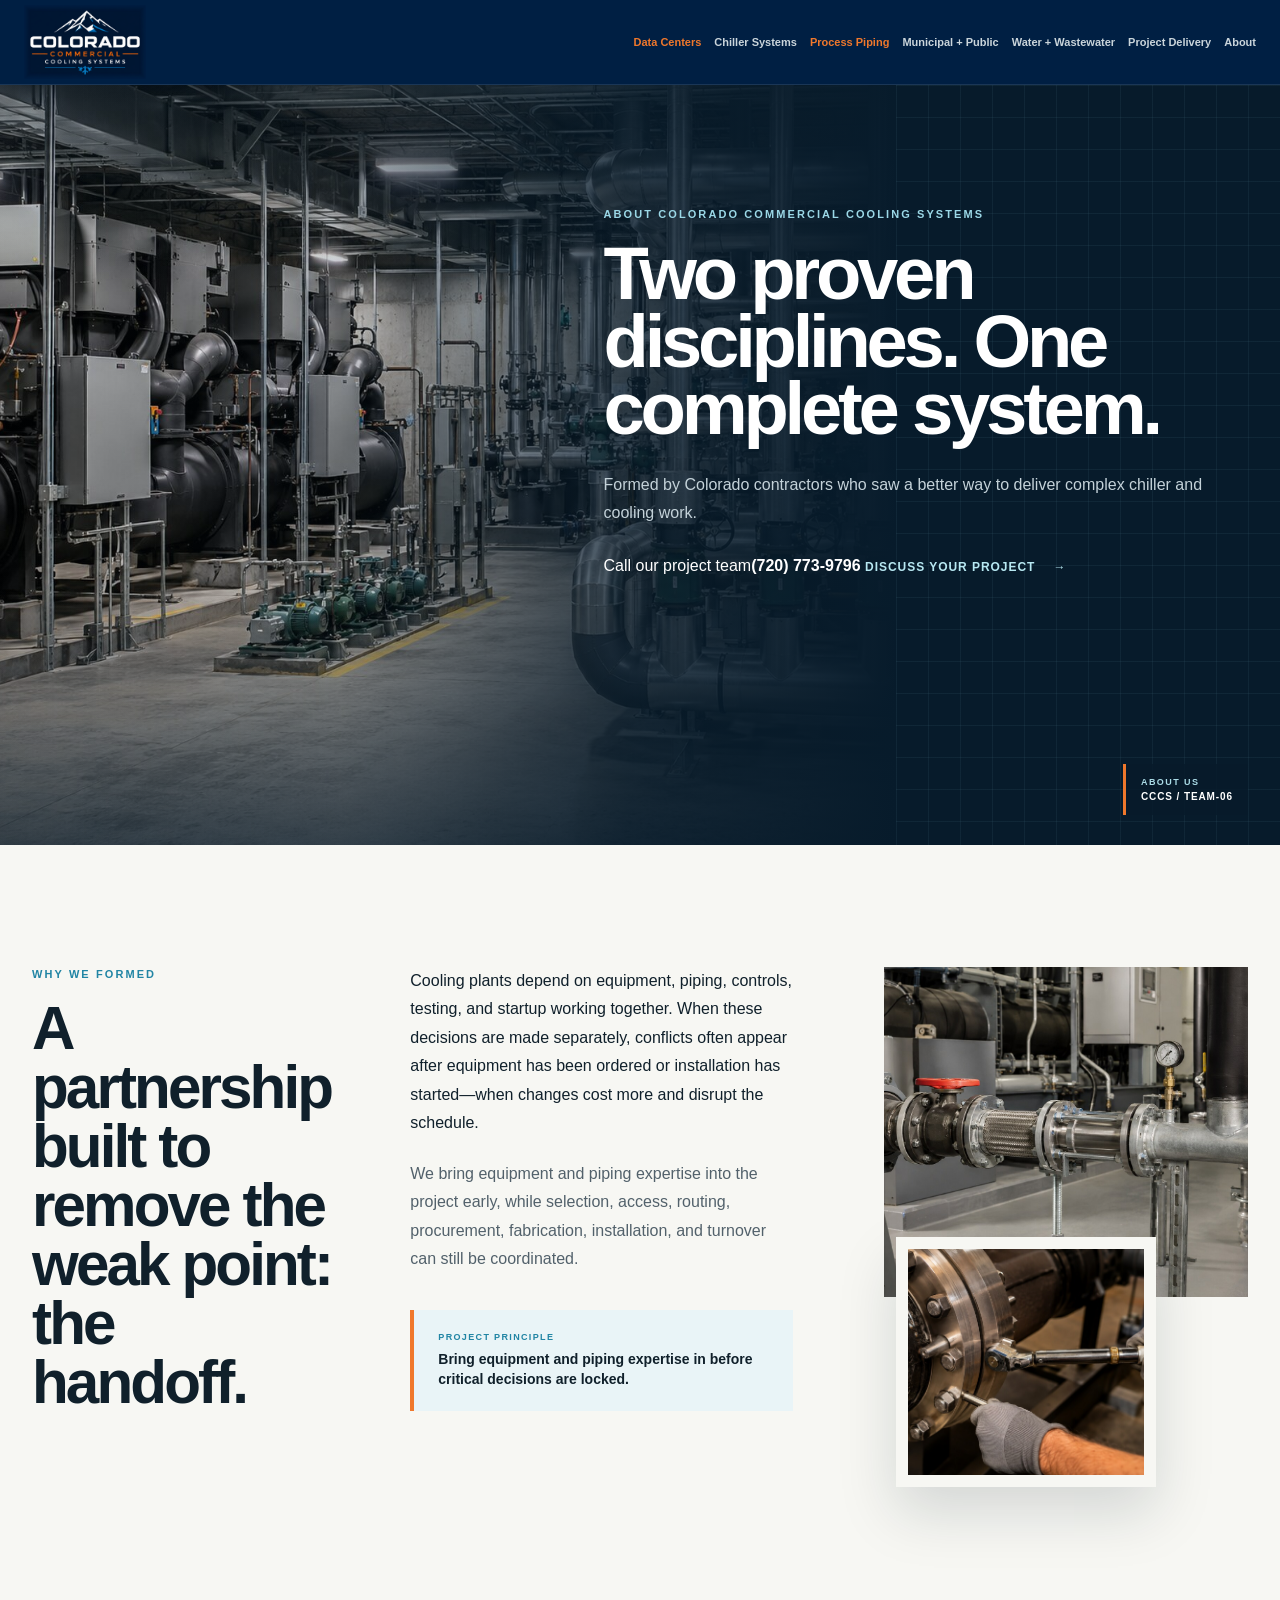
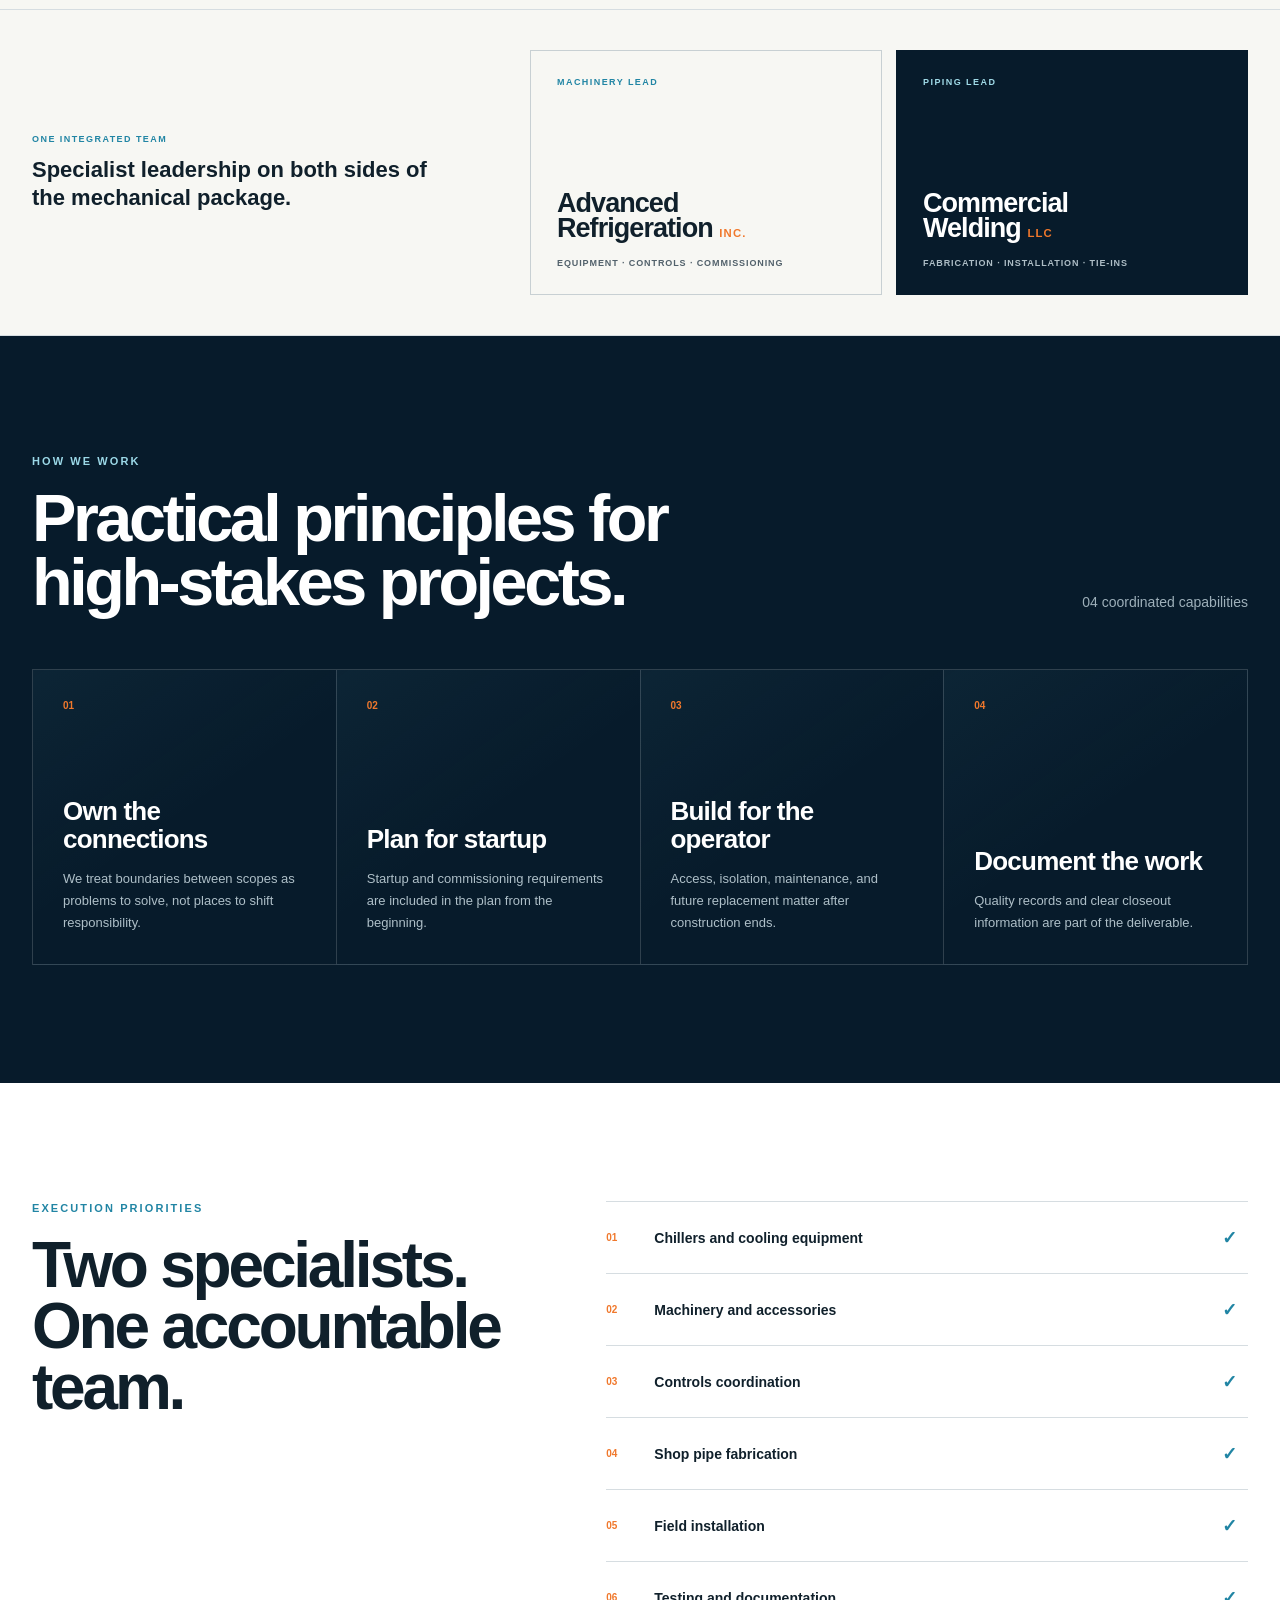
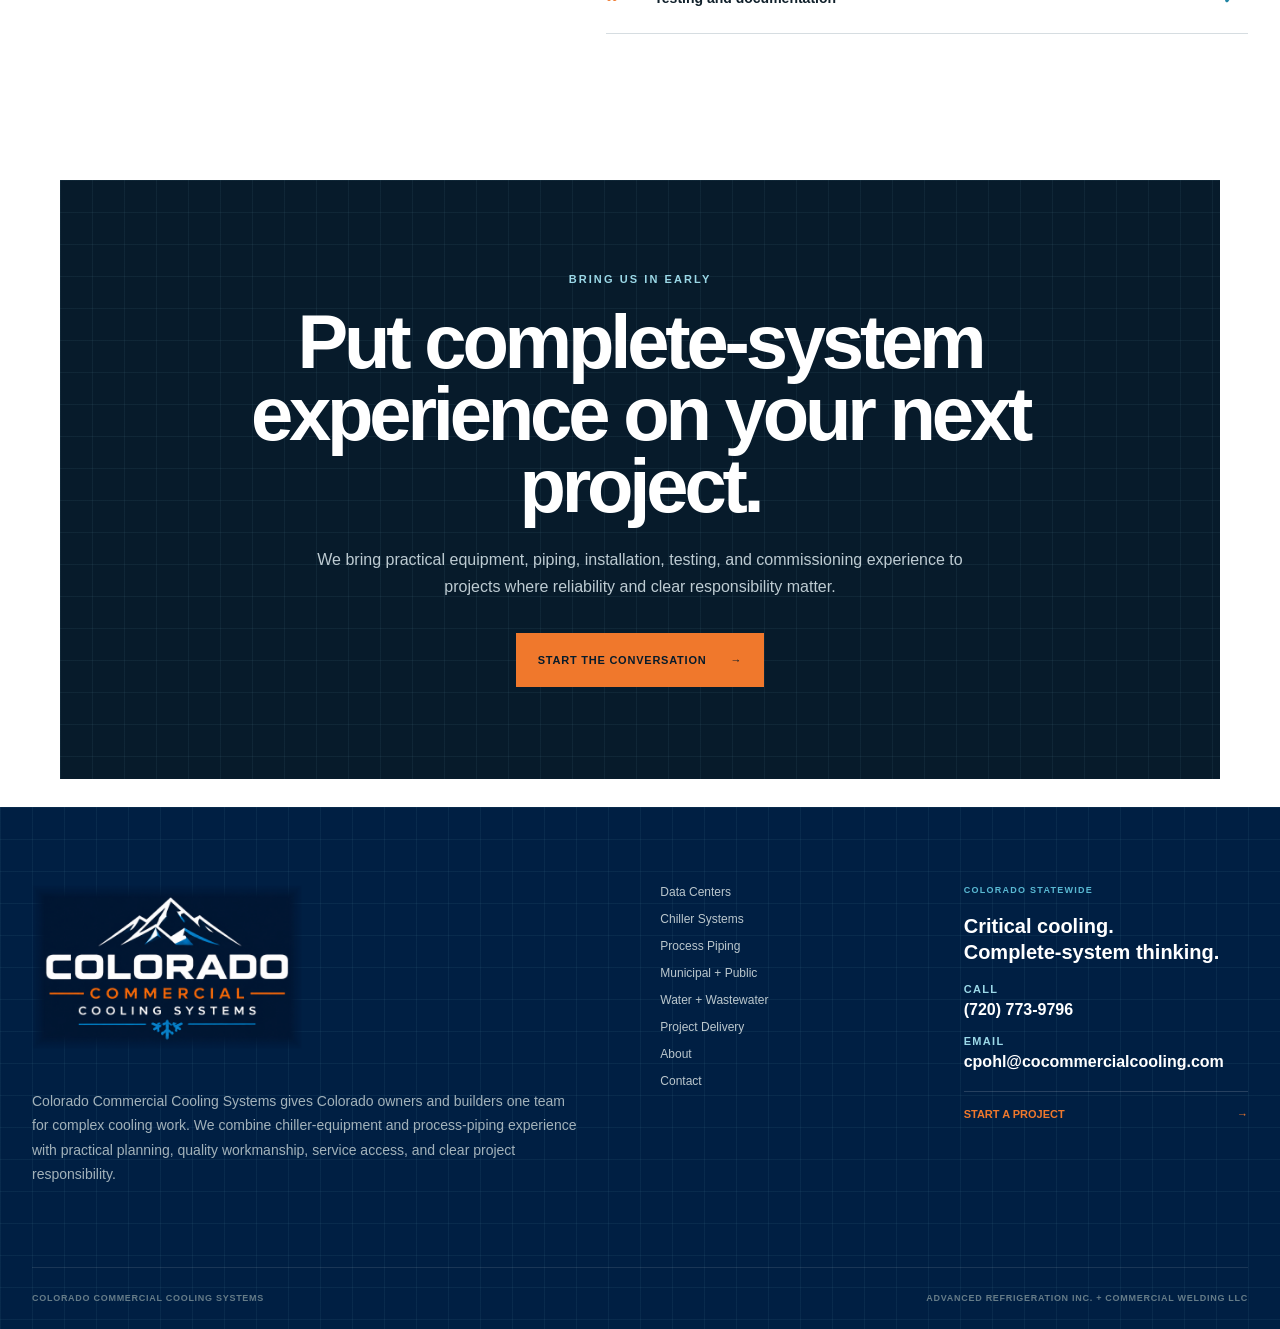
==== commit dd0b4de0: "New Update" ====
--- a/about.html
+++ b/about.html
@@ -52,7 +52,10 @@
         <p class="eyebrow light">About Colorado Commercial Cooling Systems</p>
         <h1>Two proven disciplines. One complete system.</h1>
         <p class="hero-intro">Formed by Colorado contractors who saw a better way to deliver complex chiller and cooling work.</p>
-        <a href="contact.html" class="text-arrow light-link">Discuss your project <span>→</span></a>
+        <div class="hero-contact-actions">
+          <a class="hero-phone" href="tel:+17207739796" aria-label="Call Colorado Commercial Cooling Systems at 720-773-9796"><span>Call our project team</span><strong>(720) 773-9796</strong></a>
+          <a href="contact.html" class="text-arrow light-link">Discuss your project <span>→</span></a>
+        </div>
       </div>
       <figure class="photo-frame hero-image"><img src="images/about-01-integrated-disciplines.jpg" alt="Integrated chiller equipment and process piping disciplines"></figure>
       <div class="hero-code"><span>About us</span><strong>CCCS / TEAM-06</strong></div>
@@ -63,9 +66,9 @@
     <div class="page-wrap statement-grid">
       <div class="statement-heading"><p class="eyebrow">Why we formed</p><h2>A partnership built to remove the weak point: the handoff.</h2></div>
       <div class="statement-copy">
-        <p>Cooling plants depend on linked decisions involving performance, equipment selection, service access, routing, supports, fabrication, controls, testing, and startup. When those decisions are made separately, conflicts tend to surface during procurement or installation—when the available solutions are more expensive and disruptive.</p>
-        <p>Colorado Commercial Cooling Systems brings equipment and piping knowledge into the project at the beginning, when decisions about selection, access, routing, procurement, fabrication, installation, and turnover can still be coordinated effectively.</p>
-        <aside><span>Project principle</span><strong>Bring the right technical knowledge into the project while decisions can still be improved.</strong></aside>
+        <p>Cooling plants depend on equipment, piping, controls, testing, and startup working together. When these decisions are made separately, conflicts often appear after equipment has been ordered or installation has started—when changes cost more and disrupt the schedule.</p>
+        <p>We bring equipment and piping expertise into the project early, while selection, access, routing, procurement, fabrication, installation, and turnover can still be coordinated.</p>
+        <aside><span>Project principle</span><strong>Bring equipment and piping expertise in before critical decisions are locked.</strong></aside>
       </div>
       <div class="statement-photos">
         <figure class="photo-frame support-one"><img src="images/about-02-equipment-piping-connection.jpg" alt="Detailed equipment-to-piping connection"></figure>
@@ -88,8 +91,8 @@
         <div><p class="eyebrow light">How we work</p><h2>Practical principles for high-stakes projects.</h2></div>
         <span>04 coordinated capabilities</span>
       </div>
-      <div class="capability-grid"><article><span>01</span><h3>Own the interface</h3><p>We treat scope boundaries as coordination points—not excuses.</p></article>
-        <article><span>02</span><h3>Plan the turnover</h3><p>Startup and commissioning requirements shape the work from the beginning.</p></article>
+      <div class="capability-grid"><article><span>01</span><h3>Own the connections</h3><p>We treat boundaries between scopes as problems to solve, not places to shift responsibility.</p></article>
+        <article><span>02</span><h3>Plan for startup</h3><p>Startup and commissioning requirements are included in the plan from the beginning.</p></article>
         <article><span>03</span><h3>Build for the operator</h3><p>Access, isolation, maintenance, and future replacement matter after construction ends.</p></article>
         <article><span>04</span><h3>Document the work</h3><p>Quality records and clear closeout information are part of the deliverable.</p></article></div>
     </div>
@@ -110,7 +113,7 @@
   
   
 
-  <section class="project-cta"><div class="page-wrap cta-panel blueprint-grid"><p class="eyebrow light">Bring us in early</p><h2>Put complete-system experience on your next project.</h2><p>Colorado Commercial Cooling Systems brings practical equipment, piping, installation, testing, and commissioning knowledge to projects where reliability and accountability cannot be separated.</p><a href="contact.html">Start the conversation <span>→</span></a></div></section>
+  <section class="project-cta"><div class="page-wrap cta-panel blueprint-grid"><p class="eyebrow light">Bring us in early</p><h2>Put complete-system experience on your next project.</h2><p>We bring practical equipment, piping, installation, testing, and commissioning experience to projects where reliability and clear responsibility matter.</p><a href="contact.html">Start the conversation <span>→</span></a></div></section>
 </main>
 <footer class="site-footer blueprint-grid">
   <div class="footer-main page-wrap">
@@ -118,7 +121,7 @@
       <a href="index.html" class="brand footer-brand brand-image-link" aria-label="Colorado Commercial Cooling Systems home">
         <img class="brand-logo" src="images/colorado-commercial-cooling-systems-logo.png" alt="Colorado Commercial Cooling Systems">
       </a>
-      <p>Colorado Commercial Cooling Systems was formed to provide Colorado owners and builders with focused technical leadership for complex cooling infrastructure. The company combines established machinery and process-piping experience with a practical commitment to constructability, quality, maintainability, and accountable project delivery.</p>
+      <p>Colorado Commercial Cooling Systems gives Colorado owners and builders one team for complex cooling work. We combine chiller-equipment and process-piping experience with practical planning, quality workmanship, service access, and clear project responsibility.</p>
     </div>
     <nav aria-label="Footer navigation">
       <a href="data-centers.html">Data Centers</a>
@@ -134,7 +137,7 @@
       <span>Colorado statewide</span>
       <strong>Critical cooling.<br>Complete-system thinking.</strong>
       <div class="footer-contact">
-        <a href="tel:+17206253993"><span>Call</span><strong>(720) 625-3993</strong></a>
+        <a href="tel:+17207739796"><span>Call</span><strong>(720) 773-9796</strong></a>
         <a href="mailto:cpohl@cocommercialcooling.com"><span>Email</span><strong>cpohl@cocommercialcooling.com</strong></a>
       </div>
       <a href="contact.html">Start a project <span>→</span></a>
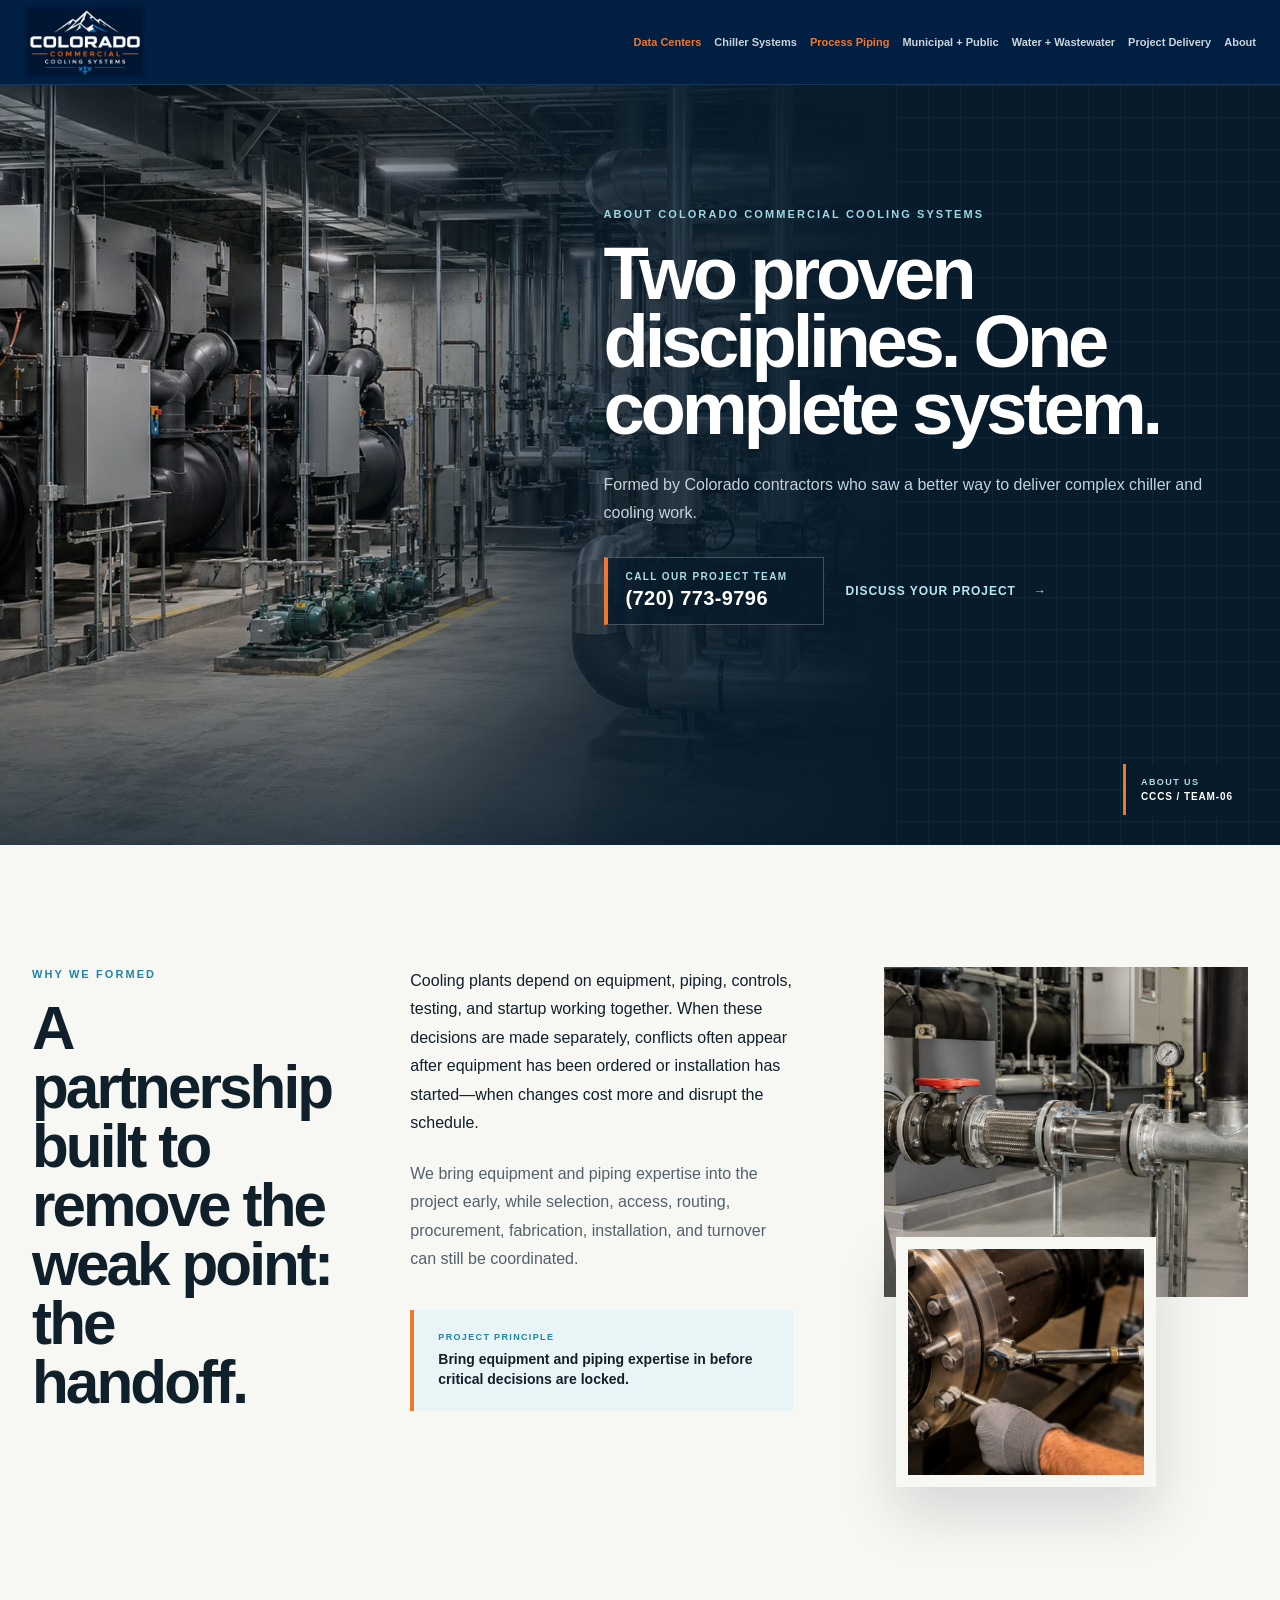
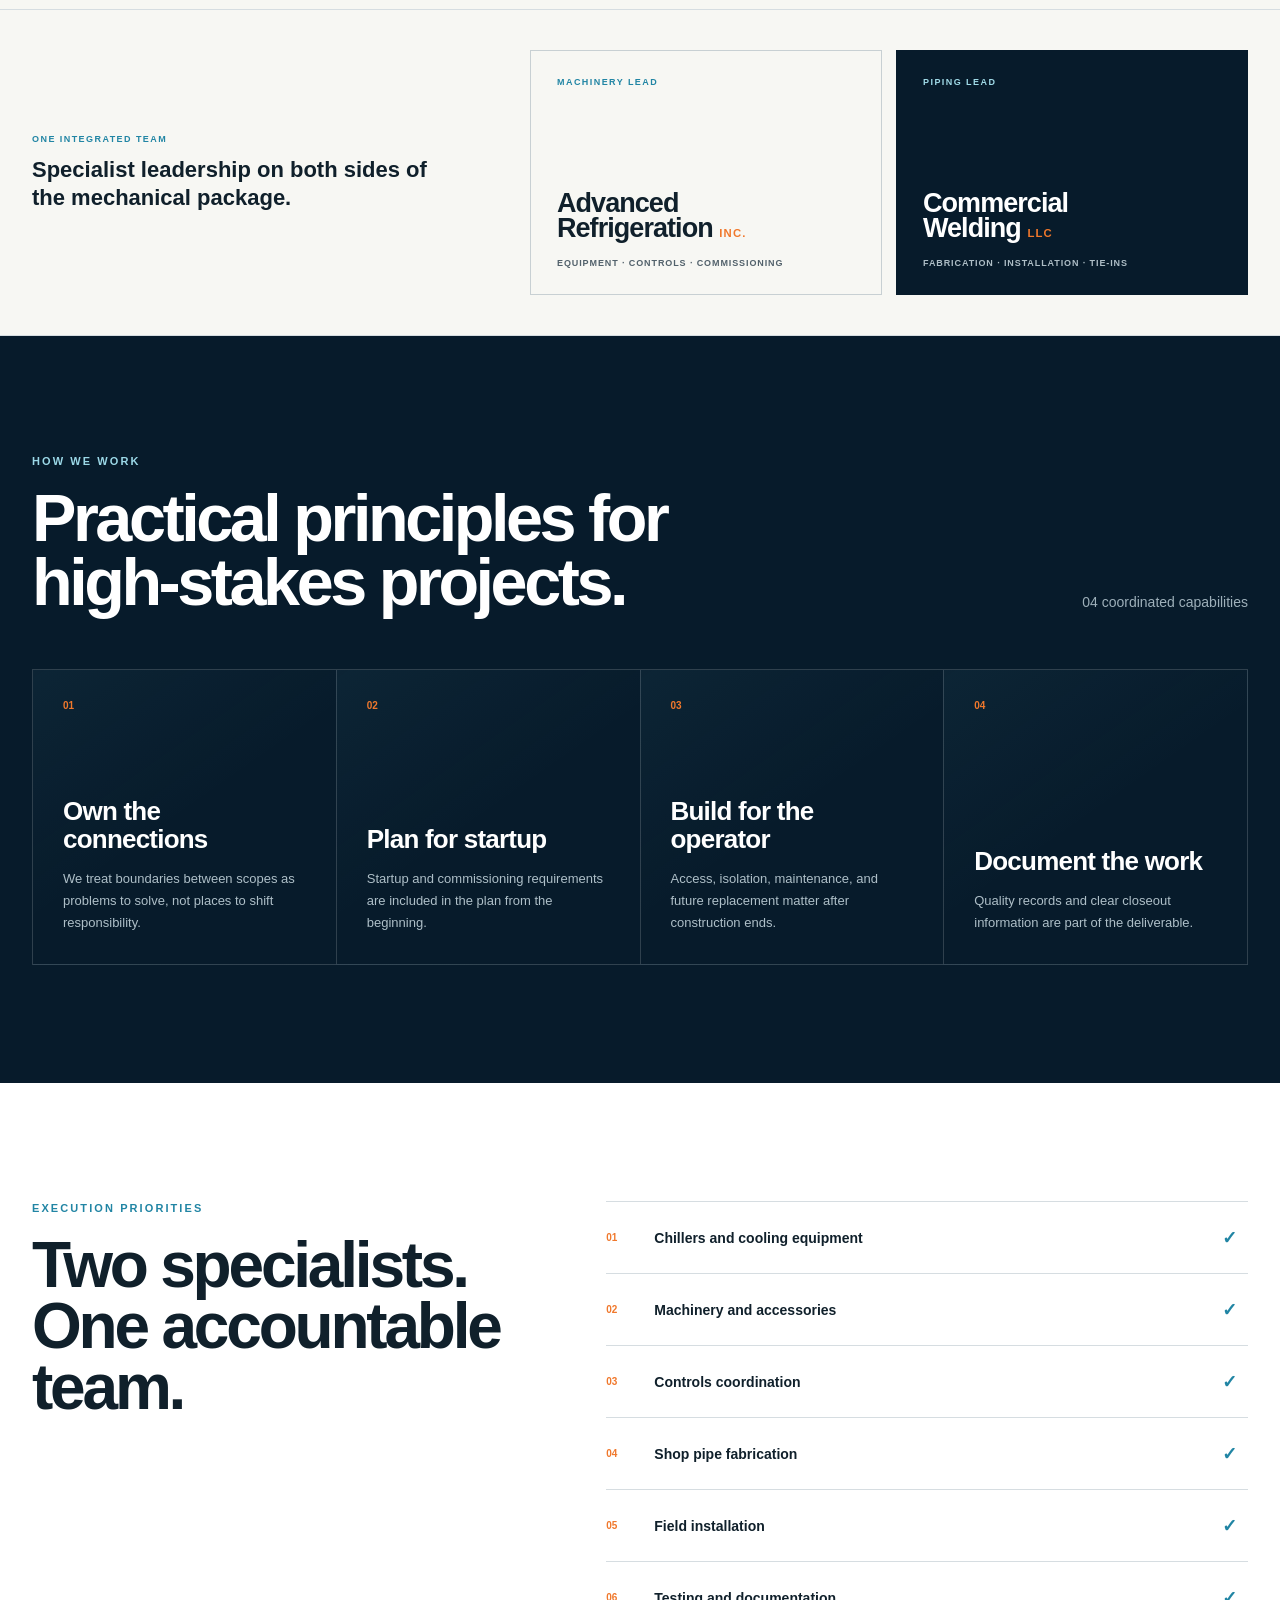
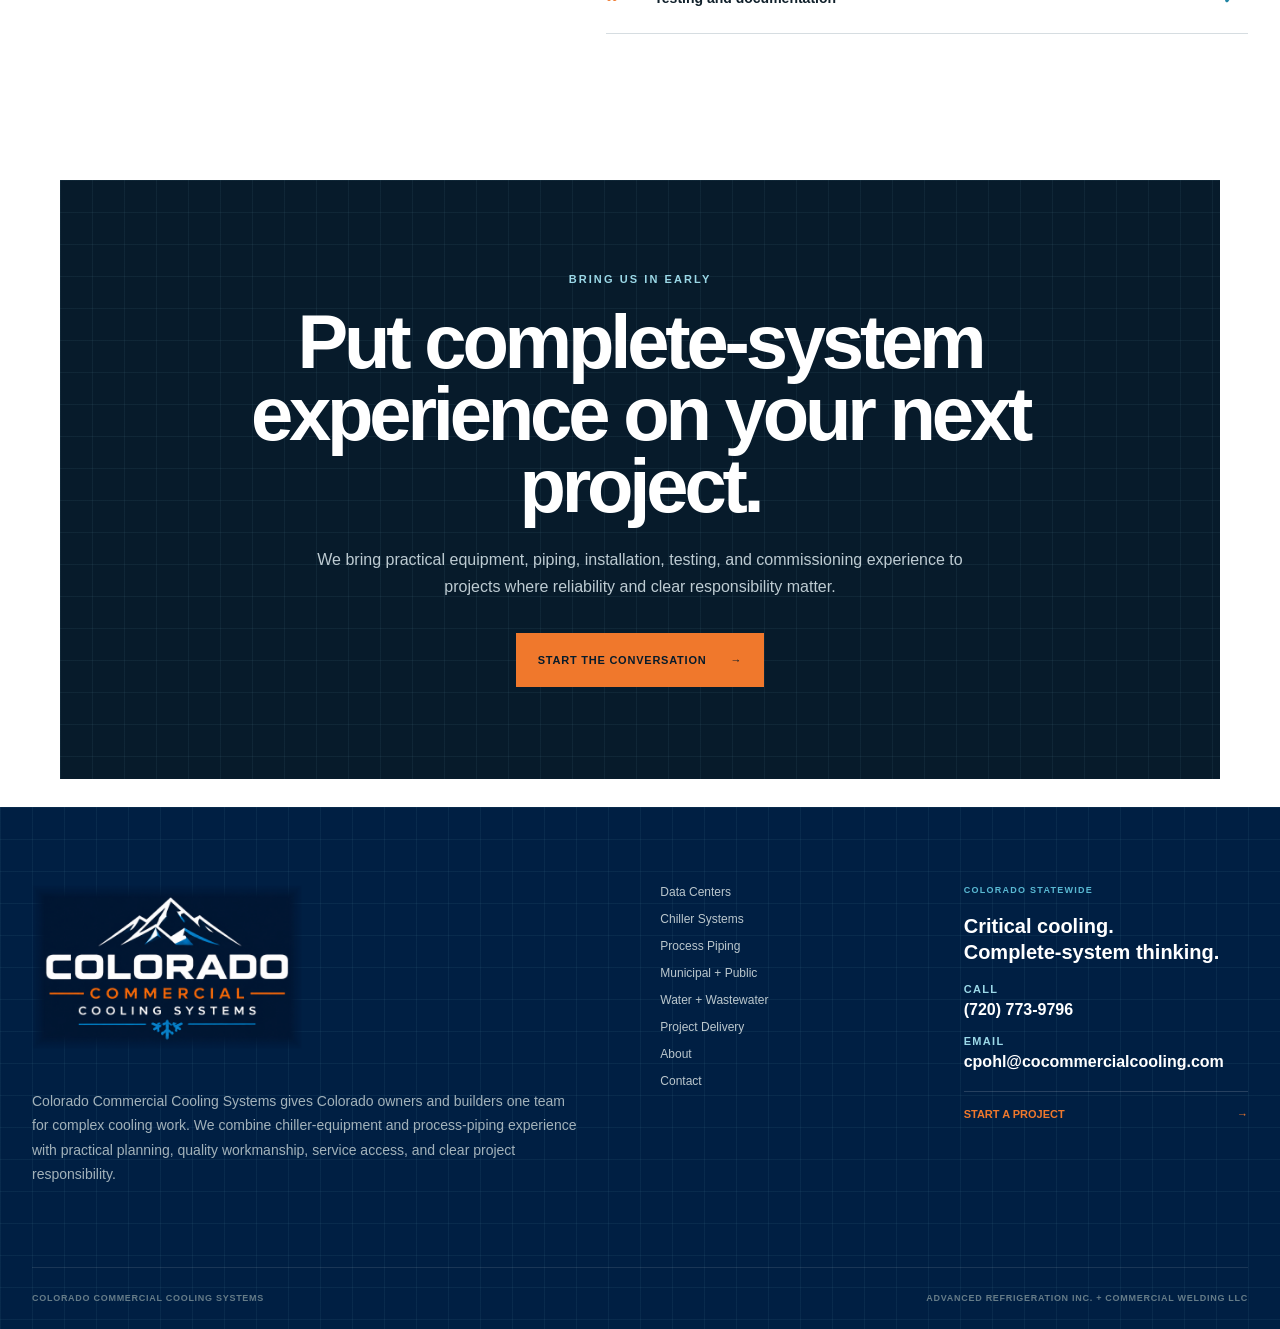
==== commit 90530eea: "New Update" ====
--- a/about.html
+++ b/about.html
@@ -3,11 +3,13 @@
 <head>
   <meta charset="utf-8">
   <meta name="viewport" content="width=device-width, initial-scale=1">
-  <title>About Colorado Commercial Cooling Systems | Colorado Contractor</title>
-  <meta name="description" content="Meet the Colorado contractors behind an integrated approach to commercial chiller systems, process piping, installation, startup, and commissioning.">
+  <title>About Colorado Commercial Cooling Systems | Colorado</title>
+  <meta name="description" content="About Colorado Commercial Cooling Systems, a coordinated Colorado commercial chiller, process piping, installation, startup, and commissioning contractor.">
+  <meta name="robots" content="index,follow,max-image-preview:large,max-snippet:-1,max-video-preview:-1">
   <link rel="canonical" href="https://cocommercialcooling.com/about.html">
   <meta property="og:type" content="website">
-  <meta property="og:title" content="About Colorado Commercial Cooling Systems">
+  <meta property="og:site_name" content="Colorado Commercial Cooling Systems">
+  <meta property="og:title" content="About Colorado Commercial Cooling Systems | Colorado">
   <meta property="og:description" content="The Colorado team behind an integrated approach to commercial chiller and process piping delivery.">
   <meta property="og:url" content="https://cocommercialcooling.com/about.html">
   <link rel="stylesheet" href="css/styles.css">
--- a/css/styles.css
+++ b/css/styles.css
@@ -144,6 +144,12 @@
 .hero-code { position: absolute; right: 28px; bottom: 30px; z-index: 4; padding: 13px 15px; display: grid; gap: 4px; background: rgba(7,27,43,.88); border-left: 3px solid var(--orange); }
 .hero-code span { color: #abdce7; font-size: 9px; font-weight: 800; text-transform: uppercase; letter-spacing: .16em; }
 .hero-code strong { font-size: 10px; letter-spacing: .09em; }
+.hero-contact-actions { display: flex; align-items: center; flex-wrap: wrap; gap: 22px; }
+.hero-phone { min-width: 220px; padding: 13px 18px 14px; display: grid; gap: 4px; color: #fff; text-decoration: none; background: rgba(7,27,43,.76); border: 1px solid rgba(255,255,255,.24); border-left: 4px solid var(--orange); transition: background .2s ease, border-color .2s ease, transform .2s ease; }
+.hero-phone:hover { background: rgba(15,43,65,.96); border-color: rgba(255,255,255,.42); transform: translateY(-2px); }
+.hero-phone span { color: #abdce7; font-size: 10px; font-weight: 800; letter-spacing: .14em; text-transform: uppercase; }
+.hero-phone strong { font-size: 20px; line-height: 1.2; letter-spacing: .02em; }
+.home-hero-phone { width: fit-content; margin-top: 22px; position: relative; z-index: 2; }
 
 /* Left-side hero photos */
 .page-data-centers .hero-copy,
@@ -379,6 +385,9 @@
   .proof-grid > * { min-height: 150px; }
   .hero-layout { padding-top: 62px; padding-bottom: 0; gap: 34px; }
   .hero-copy h1 { font-size: clamp(50px, 15vw, 76px); }
+  .hero-contact-actions { align-items: flex-start; }
+  .hero-phone { width: 100%; max-width: 310px; }
+  .home-hero-phone { width: 100%; max-width: 310px; }
   .hero-image,
   .page-data-centers .hero-image,
   .page-process-piping .hero-image,
